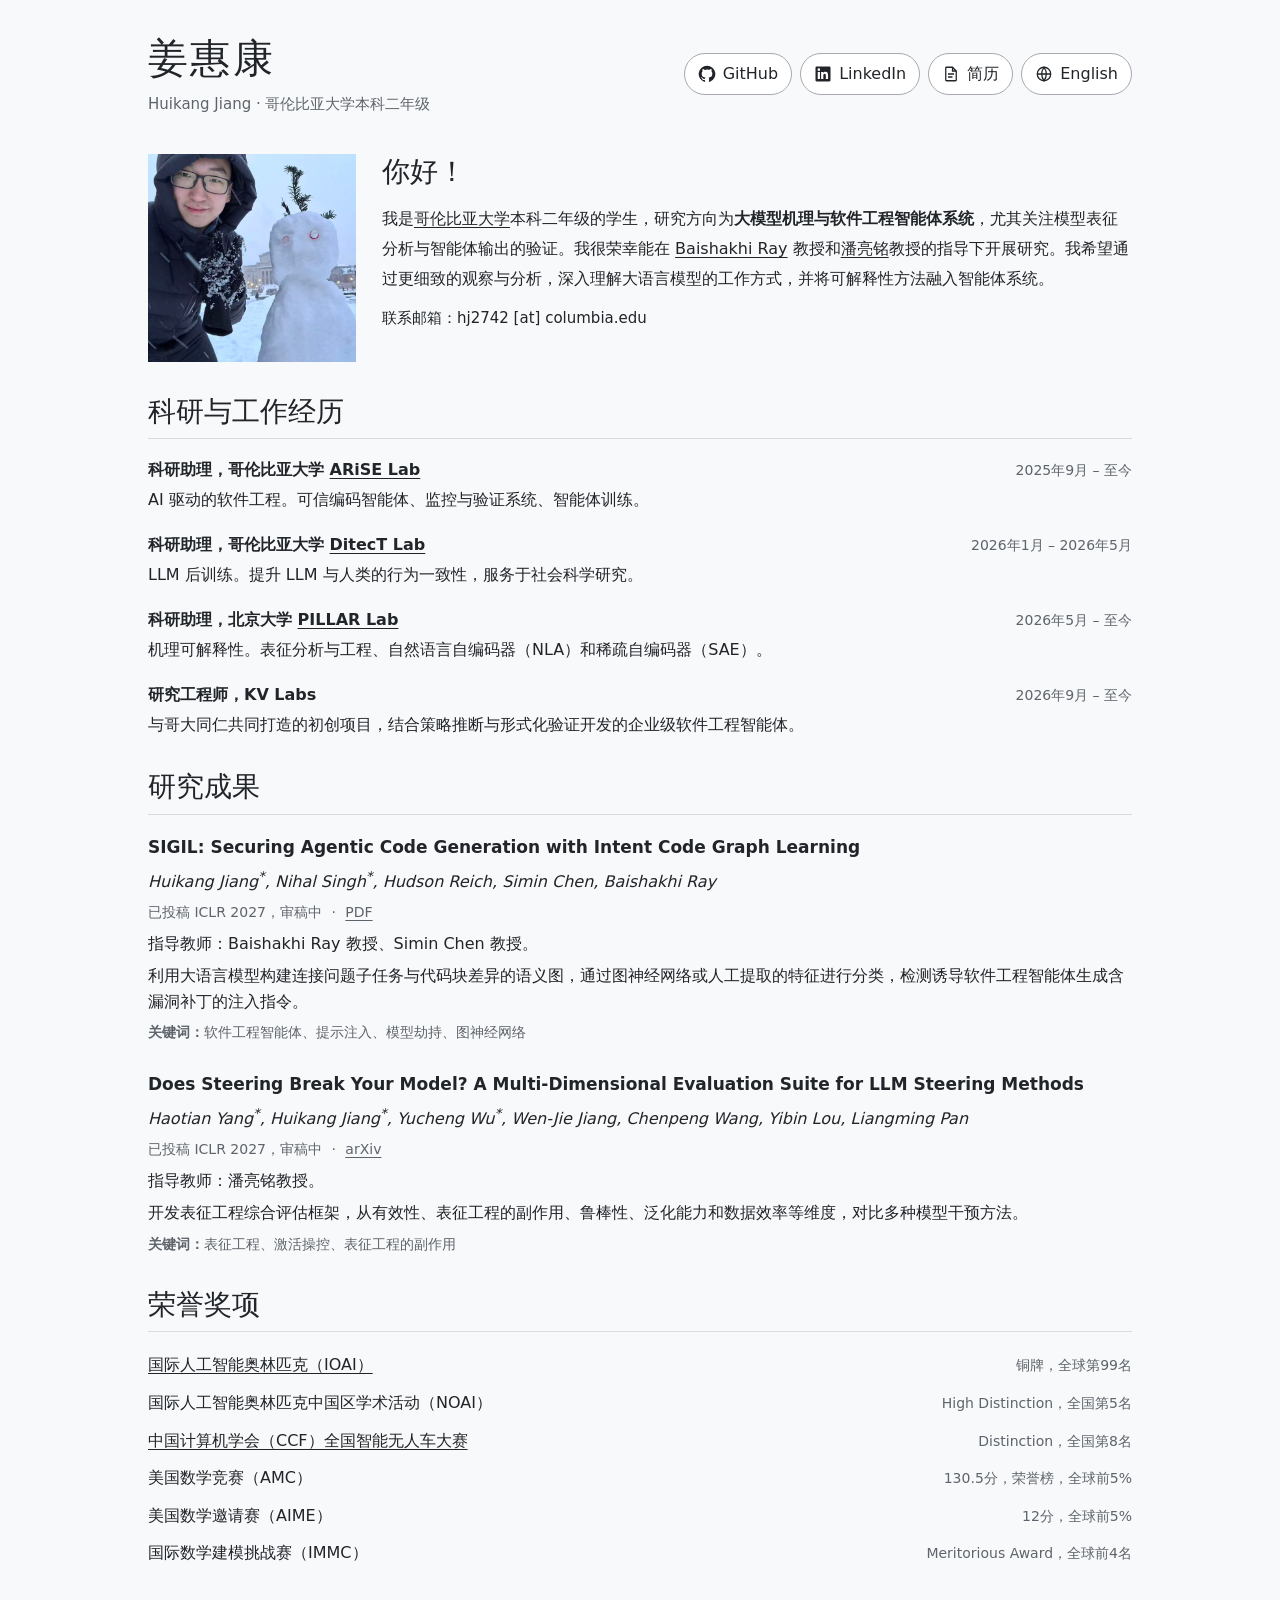
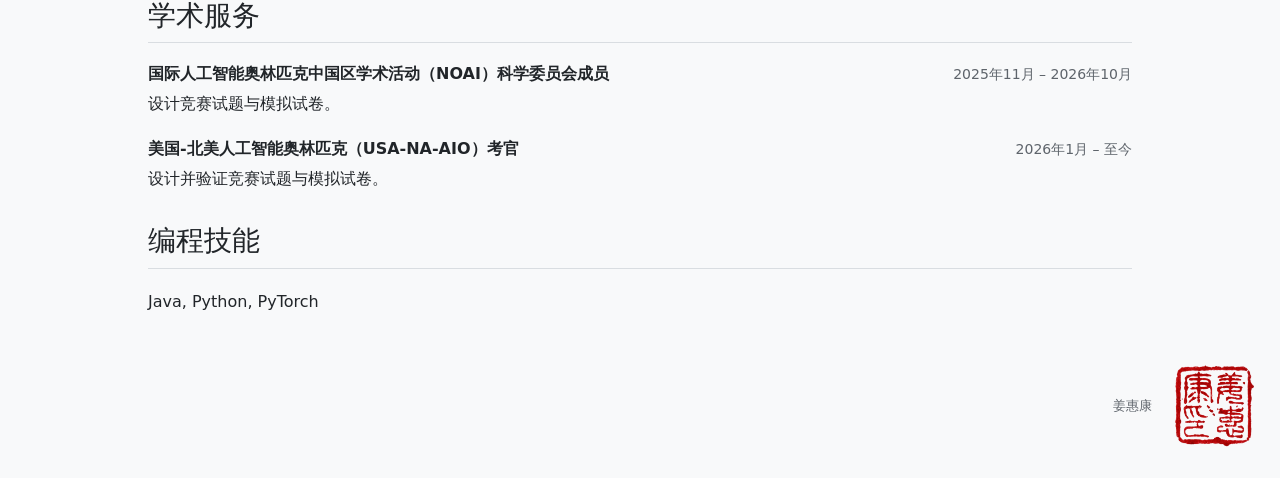
==== zh/index.html @ a09965b4 "Remove contribution explanations and refresh CV downloads" ====
<!doctype html>
<html lang="zh-Hans">
  <head>
    <meta charset="utf-8">
    <meta name="viewport" content="width=device-width, initial-scale=1">
    <meta name="color-scheme" content="light dark">
    <meta name="description" content="姜惠康，哥伦比亚大学本科二年级学生，研究方向为大模型机理与软件工程智能体系统，尤其关注模型表征分析与智能体输出的验证。">
    <meta name="author" content="姜惠康">
    <meta property="og:title" content="姜惠康 | 哥伦比亚大学">
    <meta property="og:description" content="研究方向：机理可解释性、表征分析与可信软件工程智能体。">
    <meta property="og:type" content="website">
    <meta property="og:url" content="https://huikangjiang06.github.io/zh/">
    <meta property="og:locale" content="zh_CN">
    <link rel="canonical" href="https://huikangjiang06.github.io/zh/">
    <link rel="alternate" hreflang="en" href="https://huikangjiang06.github.io/">
    <link rel="alternate" hreflang="zh-Hans" href="https://huikangjiang06.github.io/zh/">
    <link rel="alternate" hreflang="x-default" href="https://huikangjiang06.github.io/">
    <link rel="stylesheet" href="../styles.css?v=26df82d3c0cf">
    <title>姜惠康 | 哥伦比亚大学</title>
  </head>
  <body>
    <a class="skip-link" href="#main">跳转到正文</a>
    <div class="container">
      <header class="site-header">
        <div class="identity">
          <h1>姜惠康</h1>
          <p><span lang="en">Huikang Jiang</span> · 哥伦比亚大学本科二年级</p>
        </div>
        <nav class="contact-links" aria-label="联系方式、简历与语言">
          <a class="button" href="https://github.com/huikangjiang06">
            <svg viewBox="0 0 24 24" fill="currentColor" aria-hidden="true"><path d="M12 .9a11.1 11.1 0 0 0-3.51 21.63c.56.1.76-.24.76-.54v-2.15c-3.09.67-3.74-1.31-3.74-1.31-.51-1.28-1.24-1.62-1.24-1.62-1.01-.69.08-.68.08-.68 1.12.08 1.71 1.15 1.71 1.15.99 1.7 2.6 1.21 3.23.92.1-.72.39-1.21.71-1.49-2.47-.28-5.07-1.24-5.07-5.49 0-1.21.43-2.2 1.14-2.98-.11-.28-.49-1.41.11-2.94 0 0 .93-.3 3.05 1.14A10.6 10.6 0 0 1 12 6.16c.95 0 1.9.13 2.79.38 2.12-1.44 3.05-1.14 3.05-1.14.6 1.53.22 2.66.11 2.94.71.78 1.14 1.77 1.14 2.98 0 4.26-2.6 5.2-5.08 5.48.4.35.75 1.02.75 2.06V22c0 .3.2.65.77.54A11.1 11.1 0 0 0 12 .9Z"/></svg>
            GitHub
          </a>
          <a class="button" href="https://www.linkedin.com/in/huikang-jiang/">
            <svg viewBox="0 0 24 24" fill="currentColor" aria-hidden="true"><path d="M20.45 2H3.55C2.69 2 2 2.68 2 3.52v16.96c0 .84.69 1.52 1.55 1.52h16.9c.86 0 1.55-.68 1.55-1.52V3.52c0-.84-.69-1.52-1.55-1.52ZM7.93 18.75H4.96V9.2h2.97v9.55ZM6.45 7.9a1.72 1.72 0 1 1 0-3.44 1.72 1.72 0 0 1 0 3.44Zm12.3 10.85h-2.96V14.1c0-1.11-.02-2.54-1.55-2.54-1.55 0-1.79 1.21-1.79 2.46v4.73H9.49V9.2h2.84v1.3h.04c.4-.75 1.36-1.54 2.8-1.54 3 0 3.56 1.98 3.56 4.55v5.24Z"/></svg>
            LinkedIn
          </a>
          <a class="button" href="../assets/huikang-jiang-cv-bilingual.pdf?v=5440f8d15b8f" aria-label="中英双语简历，PDF">
            <svg viewBox="0 0 24 24" fill="none" stroke="currentColor" stroke-width="1.7" aria-hidden="true"><path d="M14 3H6a1 1 0 0 0-1 1v16a1 1 0 0 0 1 1h12a1 1 0 0 0 1-1V8Z"/><path d="M14 3v5h5M8 12h8M8 16h6"/></svg>
            简历
          </a>
          <a class="button language-switch" href="../" lang="en" hreflang="en" aria-label="Switch to English">
            <svg viewBox="0 0 24 24" fill="none" stroke="currentColor" stroke-width="1.7" aria-hidden="true"><circle cx="12" cy="12" r="9"/><path d="M3 12h18M12 3a16 16 0 0 1 0 18 16 16 0 0 1 0-18Z"/></svg>
            English
          </a>
        </nav>
      </header>

      <main id="main">
        <section class="introduction" aria-labelledby="hello">
          <img class="profile-photo" src="../assets/profile.jpg" alt="姜惠康" width="208" height="208">
          <div>
            <h2 id="hello">你好！</h2>
            <p>我是<a href="https://www.columbia.edu/">哥伦比亚大学</a>本科二年级的学生，研究方向为<strong>大模型机理与软件工程智能体系统</strong>，尤其关注模型表征分析与智能体输出的验证。我很荣幸能在 <a href="https://www.rayb.info/" lang="en">Baishakhi Ray</a> 教授和<a href="https://liangmingpan.bio/">潘亮铭</a>教授的指导下开展研究。我希望通过更细致的观察与分析，深入理解大语言模型的工作方式，并将可解释性方法融入智能体系统。</p>
            <p class="intro-contact" id="contact">联系邮箱：<span lang="en">hj2742 [at] columbia.edu</span></p>
          </div>
        </section>

        <section aria-labelledby="experience">
          <h2 id="experience">科研与工作经历</h2>
          <article class="entry">
            <div class="entry-heading">
              <h3>科研助理，哥伦比亚大学 <a href="https://www.rayb.info/ariselab">ARiSE Lab</a></h3>
              <p class="date">2025年9月 – 至今</p>
            </div>
            <p>AI 驱动的软件工程。可信编码智能体、监控与验证系统、智能体训练。</p>
          </article>
          <article class="entry">
            <div class="entry-heading">
              <h3>科研助理，哥伦比亚大学 <a href="https://sharondi-columbia.wixsite.com/ditectlab/home-1">DitecT Lab</a></h3>
              <p class="date">2026年1月 – 2026年5月</p>
            </div>
            <p>LLM 后训练。提升 LLM 与人类的行为一致性，服务于社会科学研究。</p>
          </article>
          <article class="entry">
            <div class="entry-heading">
              <h3>科研助理，北京大学 <a href="https://github.com/PKU-PILLAR-Group">PILLAR Lab</a></h3>
              <p class="date">2026年5月 – 至今</p>
            </div>
            <p>机理可解释性。表征分析与工程、自然语言自编码器（NLA）和稀疏自编码器（SAE）。</p>
          </article>
          <article class="entry">
            <div class="entry-heading">
              <h3>研究工程师，KV Labs</h3>
              <p class="date">2026年9月 – 至今</p>
            </div>
            <p>与哥大同仁共同打造的初创项目，结合策略推断与形式化验证开发的企业级软件工程智能体。</p>
          </article>
        </section>

        <section aria-labelledby="research">
          <h2 id="research">研究成果</h2>
          <article class="entry publication">
            <h3 lang="en">SIGIL: Securing Agentic Code Generation with Intent Code Graph Learning</h3>
            <p class="publication-authors" lang="en"><i>Huikang Jiang<sup>*</sup>, Nihal Singh<sup>*</sup>, Hudson Reich, Simin Chen, Baishakhi Ray</i></p>
            <p class="publication-status">已投稿 ICLR 2027，审稿中 <span aria-hidden="true">·</span> <a href="https://drive.google.com/file/d/1ndYui9DYmAz5rtrlXBPM-SLdvZOrEhYa/view?usp=sharing" aria-label="阅读 SIGIL 论文，PDF">PDF</a></p>
            <p>指导教师：<span lang="en">Baishakhi Ray</span> 教授、<span lang="en">Simin Chen</span> 教授。</p>
            <p>利用大语言模型构建连接问题子任务与代码块差异的语义图，通过图神经网络或人工提取的特征进行分类，检测诱导软件工程智能体生成含漏洞补丁的注入指令。</p>
            <p class="keywords"><span>关键词：</span>软件工程智能体、提示注入、模型劫持、图神经网络</p>
          </article>
          <article class="entry publication">
            <h3 lang="en">Does Steering Break Your Model? A Multi-Dimensional Evaluation Suite for LLM Steering Methods</h3>
            <p class="publication-authors" lang="en"><i>Haotian Yang<sup>*</sup>, Huikang Jiang<sup>*</sup>, Yucheng Wu<sup>*</sup>, Wen-Jie Jiang, Chenpeng Wang, Yibin Lou, Liangming Pan</i></p>
            <p class="publication-status">已投稿 ICLR 2027，审稿中 <span aria-hidden="true">·</span> <a href="https://arxiv.org/abs/2610.07722" aria-label="在 arXiv 阅读 Does Steering Break Your Model 论文">arXiv</a></p>
            <p>指导教师：潘亮铭教授。</p>
            <p>开发表征工程综合评估框架，从有效性、表征工程的副作用、鲁棒性、泛化能力和数据效率等维度，对比多种模型干预方法。</p>
            <p class="keywords"><span>关键词：</span>表征工程、激活操控、表征工程的副作用</p>
          </article>
        </section>

        <section aria-labelledby="awards">
          <h2 id="awards">荣誉奖项</h2>
          <ul class="awards-list">
            <li><span><a href="https://ioai-official.org/">国际人工智能奥林匹克（IOAI）</a></span><span class="award-result">铜牌，全球第99名</span></li>
            <li><span>国际人工智能奥林匹克中国区学术活动（NOAI）</span><span class="award-result"><span lang="en">High Distinction</span>，全国第5名</span></li>
            <li><span><a href="https://www.ccf.org.cn/Chapters/TC/News_/2023-07-20/810465.shtml">中国计算机学会（CCF）全国智能无人车大赛</a></span><span class="award-result"><span lang="en">Distinction</span>，全国第8名</span></li>
            <li><span>美国数学竞赛（AMC）</span><span class="award-result">130.5分，荣誉榜，全球前5%</span></li>
            <li><span>美国数学邀请赛（AIME）</span><span class="award-result">12分，全球前5%</span></li>
            <li><span>国际数学建模挑战赛（IMMC）</span><span class="award-result"><span lang="en">Meritorious Award</span>，全球前4名</span></li>
          </ul>
        </section>

        <section aria-labelledby="service">
          <h2 id="service">学术服务</h2>
          <article class="entry">
            <div class="entry-heading service-heading">
              <h3>国际人工智能奥林匹克中国区学术活动（NOAI）科学委员会成员</h3>
              <p class="date">2025年11月 – 2026年10月</p>
            </div>
            <p>设计竞赛试题与模拟试卷。</p>
          </article>
          <article class="entry">
            <div class="entry-heading">
              <h3>美国-北美人工智能奥林匹克（USA-NA-AIO）考官</h3>
              <p class="date">2026年1月 – 至今</p>
            </div>
            <p>设计并验证竞赛试题与模拟试卷。</p>
          </article>
        </section>

        <section aria-labelledby="skills">
          <h2 id="skills">编程技能</h2>
          <p>Java, Python, PyTorch</p>
        </section>
      </main>

    </div>
    <footer id="signature">
      <p>姜惠康</p>
      <img class="personal-seal" src="../assets/personal-seal.png" alt="姜惠康的个人印章" width="88" height="88" loading="lazy">
    </footer>
  </body>
</html>
---- styles.css ----
:root {
  color-scheme: light dark;
  --background: #f8f9fa;
  --text: #212529;
  --muted: #5e646b;
  --border: #d9dde1;
  --button-background: #ffffff;
  --button-border: #a6aaae;
  --photo-background: #eef0f2;
}

* { box-sizing: border-box; }

html { -webkit-text-size-adjust: 100%; text-size-adjust: 100%; }

body {
  margin: 0;
  background: var(--background);
  color: var(--text);
  font-family: system-ui, -apple-system, "Segoe UI", Roboto, "Helvetica Neue", Arial, sans-serif;
  font-size: 16px;
  line-height: 1.6;
}

.container {
  width: 100%;
  max-width: 1024px;
  margin: 0 auto;
  padding: 0 20px;
}

a { color: inherit; text-decoration: underline; text-underline-offset: 3px; }
a:focus-visible { outline: 2px solid currentColor; outline-offset: 4px; border-radius: 2px; }
p { margin: 0 0 12px; }
h1, h2, h3 { margin: 0; line-height: 1.3; }
h1, h2 { font-weight: 300; }
h1 { font-size: 40px; letter-spacing: -0.8px; }
h2 { font-size: 28px; }
h3 { font-size: 16px; font-weight: 600; }

html[lang="zh-Hans"] body {
  font-family: system-ui, -apple-system, "Segoe UI", "PingFang SC", "Hiragino Sans GB", "Microsoft YaHei", "Noto Sans CJK SC", sans-serif;
}
html[lang="zh-Hans"] h1 { letter-spacing: 0.06em; }
html[lang="zh-Hans"] .introduction p { line-height: 1.85; }

.skip-link {
  position: absolute;
  left: 16px;
  top: -80px;
  padding: 10px 16px;
  background: var(--button-background);
  z-index: 1;
}
.skip-link:focus { top: 10px; }

.site-header {
  display: flex;
  align-items: center;
  justify-content: space-between;
  flex-wrap: wrap;
  gap: 20px;
  margin: 32px 0 38px;
}
.identity p { margin: 8px 0 0; color: var(--muted); font-size: 15px; }
.contact-links { display: flex; flex-wrap: wrap; gap: 8px; }
.button {
  display: inline-flex;
  align-items: center;
  justify-content: center;
  gap: 7px;
  min-height: 42px;
  padding: 6px 13px;
  border: 1px solid var(--button-border);
  border-radius: 24px;
  background: var(--button-background);
  color: var(--text);
  line-height: 1.5;
  text-decoration: none;
}
.button:hover { background: var(--text); color: var(--background); text-decoration: none; }
.button svg { flex: 0 0 18px; width: 18px; height: 18px; }

.introduction {
  display: grid;
  grid-template-columns: 208px minmax(0, 1fr);
  align-items: start;
  gap: 26px;
  margin-bottom: 30px;
}
.profile-photo {
  display: block;
  width: 208px;
  height: 208px;
  border-radius: 0;
  background: var(--photo-background);
  object-fit: cover;
}
.introduction h2 { margin: 0 0 14px; padding: 0; border: 0; }
.intro-contact { font-size: 15px; }

main > section + section { margin-top: 32px; }
section > h2 {
  margin-bottom: 20px;
  padding-bottom: 8px;
  border-bottom: 1px solid var(--border);
  scroll-margin-top: 24px;
}
.entry { margin-bottom: 22px; }
.entry:last-child { margin-bottom: 0; }
.entry p:last-child { margin-bottom: 0; }
.entry-heading {
  display: flex;
  align-items: baseline;
  justify-content: space-between;
  flex-wrap: wrap;
  gap: 3px 20px;
  margin-bottom: 5px;
}
.date {
  margin: 0;
  color: var(--muted);
  font-size: 14px;
  white-space: nowrap;
}
.entry-heading h3 { flex: 1 1 480px; }
.publication { margin-bottom: 28px; }
.publication h3 { font-size: 17px; line-height: 1.5; margin-bottom: 5px; }
.publication p { margin-bottom: 7px; }
.publication-status { color: var(--muted); font-size: 14px; }
.publication-status span { margin: 0 5px; }
.keywords { color: var(--muted); font-size: 14px; }
.keywords span { font-weight: 600; }
.awards-list { list-style: none; margin: 0; padding: 0; }
.awards-list li {
  display: flex;
  justify-content: space-between;
  align-items: baseline;
  gap: 4px 20px;
  margin-bottom: 12px;
}
.award-result { color: var(--muted); font-size: 14px; text-align: right; flex-shrink: 0; }

footer {
  display: flex;
  justify-content: flex-end;
  align-items: center;
  gap: 16px;
  margin: 48px 0 28px;
  padding: 0 24px;
  text-align: right;
  color: var(--muted);
  font-size: 13px;
}
footer p { margin: 0; }
footer span { margin: 0 5px; }
.personal-seal {
  flex: 0 0 auto;
  display: block;
  width: 88px;
  height: 88px;
  object-fit: contain;
  transform: rotate(-90deg);
}

@media (max-width: 800px) {
  .site-header { align-items: flex-start; }
  .entry-heading { display: block; }
  .date { margin-top: 4px; }
  .awards-list li { display: block; margin-bottom: 15px; }
  .award-result { display: block; text-align: left; margin-top: 2px; }
}

@media (max-width: 560px) {
  .container { padding: 0 20px; }
  .site-header { margin: 26px 0 30px; gap: 20px; }
  h1 { font-size: 36px; }
  h2 { font-size: 26px; }
  .identity p { font-size: 14px; }
  .contact-links { width: 100%; gap: 7px; }
  .language-switch { margin-left: auto; }
  .button { min-height: 44px; padding: 6px 8px; gap: 5px; font-size: 14px; }
  .button svg { flex-basis: 16px; width: 16px; height: 16px; }
  .introduction { display: block; }
  .profile-photo { float: left; width: 120px; height: 120px; margin: 3px 18px 10px 0; }
  .introduction::after { content: ""; display: block; clear: both; }
  .introduction h2 { margin-bottom: 12px; }
  .intro-contact { clear: both; padding-top: 2px; overflow-wrap: anywhere; }
  main > section + section { margin-top: 28px; }
  section > h2 { margin-bottom: 18px; }
  .publication h3 { font-size: 16px; }
  footer { margin-top: 36px; padding: 0 20px; }
  .personal-seal { width: 64px; height: 64px; }
}

@media (prefers-color-scheme: dark) {
  :root {
    --background: #1b1e1f;
    --text: #dedbd6;
    --muted: #b2b2b0;
    --border: #414547;
    --button-background: #242729;
    --button-border: #74797c;
    --photo-background: #272b2d;
  }
}

@media print {
  :root { color-scheme: light; --background: #fff; --text: #000; --muted: #444; --border: #ccc; }
  body { font-size: 11pt; }
  .container { max-width: none; padding: 0; }
  .site-header { margin-top: 0; }
  .contact-links, .profile-photo, .skip-link, footer { display: none; }
  .introduction { display: block; }
  .entry, .awards-list li { break-inside: avoid; }
  h2, h3 { break-after: avoid; }
}
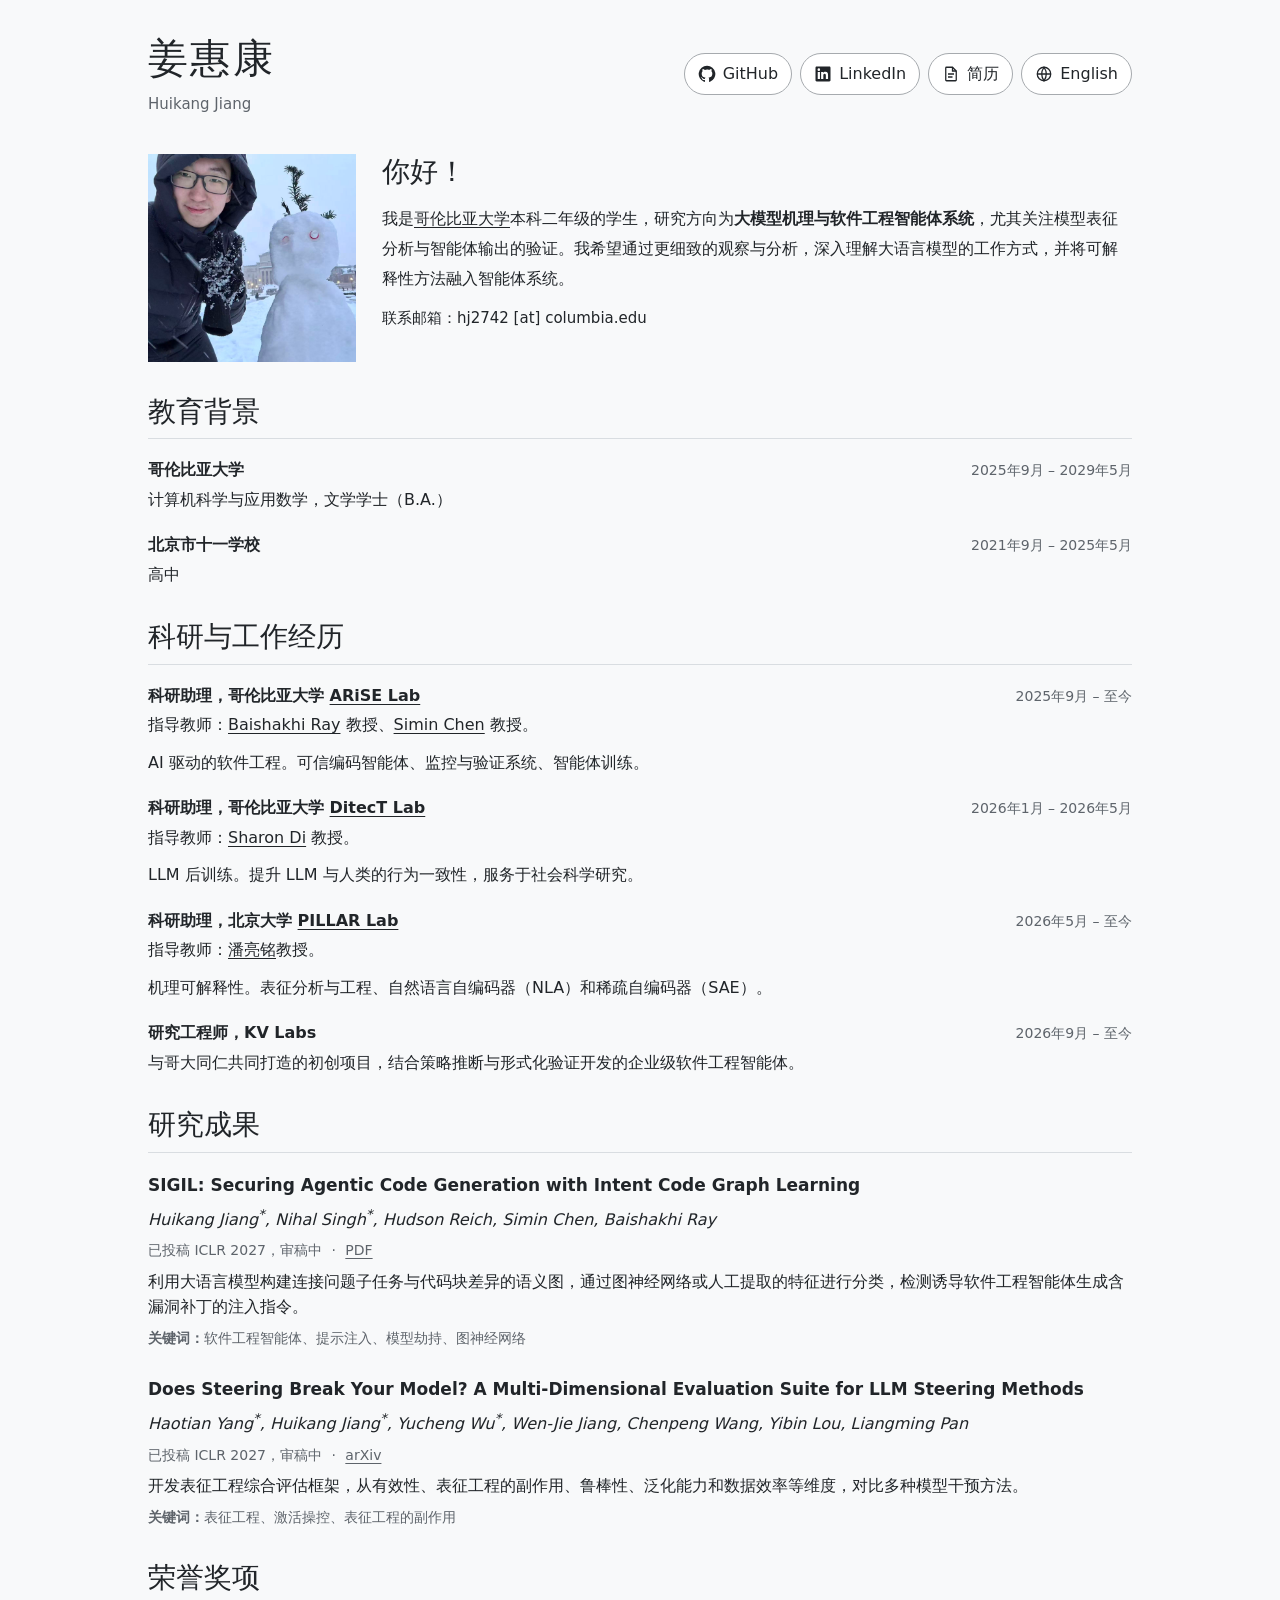
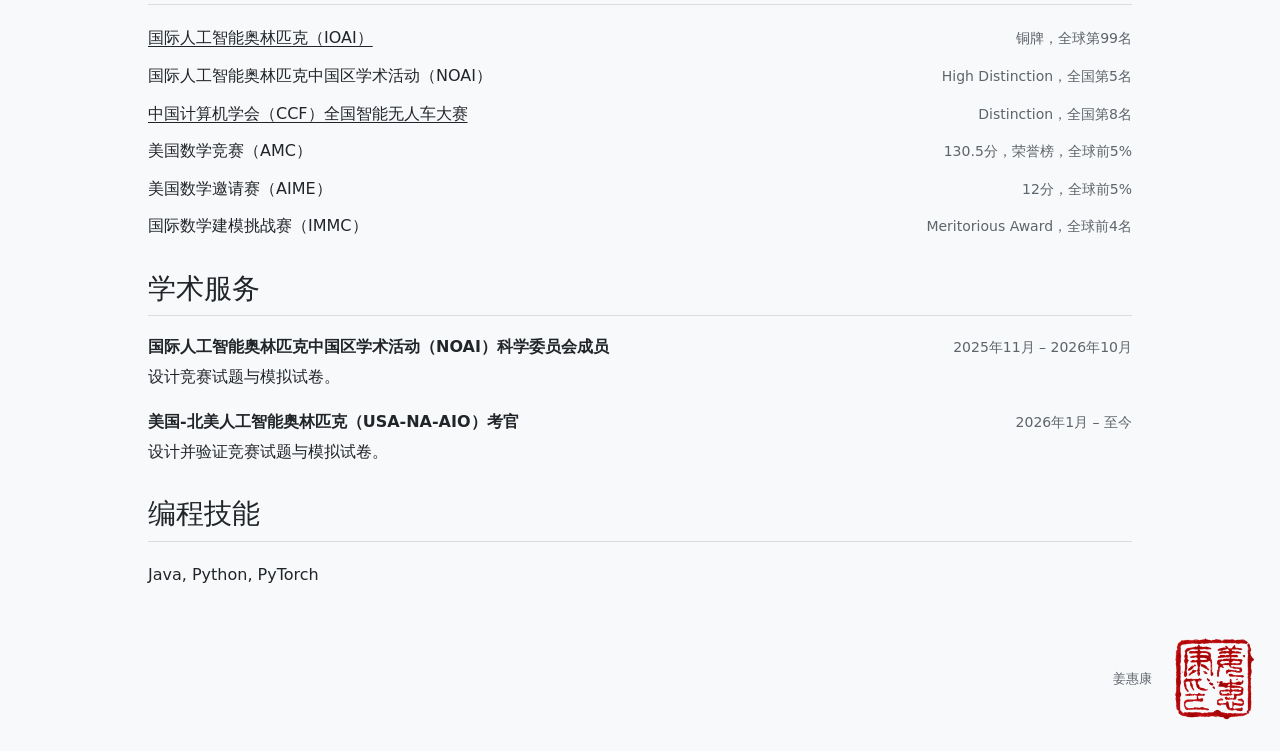
==== commit 009b6ebb: "Add education and linked lab advisors in both languages" ====
--- a/zh/index.html
+++ b/zh/index.html
@@ -24,7 +24,7 @@
       <header class="site-header">
         <div class="identity">
           <h1>姜惠康</h1>
-          <p><span lang="en">Huikang Jiang</span> · 哥伦比亚大学本科二年级</p>
+          <p><span lang="en">Huikang Jiang</span></p>
         </div>
         <nav class="contact-links" aria-label="联系方式、简历与语言">
           <a class="button" href="https://github.com/huikangjiang06">
@@ -35,7 +35,7 @@
             <svg viewBox="0 0 24 24" fill="currentColor" aria-hidden="true"><path d="M20.45 2H3.55C2.69 2 2 2.68 2 3.52v16.96c0 .84.69 1.52 1.55 1.52h16.9c.86 0 1.55-.68 1.55-1.52V3.52c0-.84-.69-1.52-1.55-1.52ZM7.93 18.75H4.96V9.2h2.97v9.55ZM6.45 7.9a1.72 1.72 0 1 1 0-3.44 1.72 1.72 0 0 1 0 3.44Zm12.3 10.85h-2.96V14.1c0-1.11-.02-2.54-1.55-2.54-1.55 0-1.79 1.21-1.79 2.46v4.73H9.49V9.2h2.84v1.3h.04c.4-.75 1.36-1.54 2.8-1.54 3 0 3.56 1.98 3.56 4.55v5.24Z"/></svg>
             LinkedIn
           </a>
-          <a class="button" href="../assets/huikang-jiang-cv-bilingual.pdf?v=5440f8d15b8f" aria-label="中英双语简历，PDF">
+          <a class="button" href="../assets/huikang-jiang-cv-bilingual.pdf?v=2de27222155d" aria-label="中英双语简历，PDF">
             <svg viewBox="0 0 24 24" fill="none" stroke="currentColor" stroke-width="1.7" aria-hidden="true"><path d="M14 3H6a1 1 0 0 0-1 1v16a1 1 0 0 0 1 1h12a1 1 0 0 0 1-1V8Z"/><path d="M14 3v5h5M8 12h8M8 16h6"/></svg>
             简历
           </a>
@@ -51,9 +51,27 @@
           <img class="profile-photo" src="../assets/profile.jpg" alt="姜惠康" width="208" height="208">
           <div>
             <h2 id="hello">你好！</h2>
-            <p>我是<a href="https://www.columbia.edu/">哥伦比亚大学</a>本科二年级的学生，研究方向为<strong>大模型机理与软件工程智能体系统</strong>，尤其关注模型表征分析与智能体输出的验证。我很荣幸能在 <a href="https://www.rayb.info/" lang="en">Baishakhi Ray</a> 教授和<a href="https://liangmingpan.bio/">潘亮铭</a>教授的指导下开展研究。我希望通过更细致的观察与分析，深入理解大语言模型的工作方式，并将可解释性方法融入智能体系统。</p>
+            <p>我是<a href="https://www.columbia.edu/">哥伦比亚大学</a>本科二年级的学生，研究方向为<strong>大模型机理与软件工程智能体系统</strong>，尤其关注模型表征分析与智能体输出的验证。我希望通过更细致的观察与分析，深入理解大语言模型的工作方式，并将可解释性方法融入智能体系统。</p>
             <p class="intro-contact" id="contact">联系邮箱：<span lang="en">hj2742 [at] columbia.edu</span></p>
           </div>
+        </section>
+
+        <section aria-labelledby="education">
+          <h2 id="education">教育背景</h2>
+          <article class="entry">
+            <div class="entry-heading">
+              <h3>哥伦比亚大学</h3>
+              <p class="date">2025年9月 – 2029年5月</p>
+            </div>
+            <p>计算机科学与应用数学，文学学士（B.A.）</p>
+          </article>
+          <article class="entry">
+            <div class="entry-heading">
+              <h3>北京市十一学校</h3>
+              <p class="date">2021年9月 – 2025年5月</p>
+            </div>
+            <p>高中</p>
+          </article>
         </section>
 
         <section aria-labelledby="experience">
@@ -63,6 +81,7 @@
               <h3>科研助理，哥伦比亚大学 <a href="https://www.rayb.info/ariselab">ARiSE Lab</a></h3>
               <p class="date">2025年9月 – 至今</p>
             </div>
+            <p>指导教师：<a href="https://www.rayb.info/" lang="en">Baishakhi Ray</a> 教授、<a href="https://siminchen.site/" lang="en">Simin Chen</a> 教授。</p>
             <p>AI 驱动的软件工程。可信编码智能体、监控与验证系统、智能体训练。</p>
           </article>
           <article class="entry">
@@ -70,6 +89,7 @@
               <h3>科研助理，哥伦比亚大学 <a href="https://sharondi-columbia.wixsite.com/ditectlab/home-1">DitecT Lab</a></h3>
               <p class="date">2026年1月 – 2026年5月</p>
             </div>
+            <p>指导教师：<a href="https://www.engineering.columbia.edu/faculty-staff/directory/sharon-di" lang="en">Sharon Di</a> 教授。</p>
             <p>LLM 后训练。提升 LLM 与人类的行为一致性，服务于社会科学研究。</p>
           </article>
           <article class="entry">
@@ -77,6 +97,7 @@
               <h3>科研助理，北京大学 <a href="https://github.com/PKU-PILLAR-Group">PILLAR Lab</a></h3>
               <p class="date">2026年5月 – 至今</p>
             </div>
+            <p>指导教师：<a href="https://liangmingpan.bio/">潘亮铭</a>教授。</p>
             <p>机理可解释性。表征分析与工程、自然语言自编码器（NLA）和稀疏自编码器（SAE）。</p>
           </article>
           <article class="entry">
@@ -94,7 +115,6 @@
             <h3 lang="en">SIGIL: Securing Agentic Code Generation with Intent Code Graph Learning</h3>
             <p class="publication-authors" lang="en"><i>Huikang Jiang<sup>*</sup>, Nihal Singh<sup>*</sup>, Hudson Reich, Simin Chen, Baishakhi Ray</i></p>
             <p class="publication-status">已投稿 ICLR 2027，审稿中 <span aria-hidden="true">·</span> <a href="https://drive.google.com/file/d/1ndYui9DYmAz5rtrlXBPM-SLdvZOrEhYa/view?usp=sharing" aria-label="阅读 SIGIL 论文，PDF">PDF</a></p>
-            <p>指导教师：<span lang="en">Baishakhi Ray</span> 教授、<span lang="en">Simin Chen</span> 教授。</p>
             <p>利用大语言模型构建连接问题子任务与代码块差异的语义图，通过图神经网络或人工提取的特征进行分类，检测诱导软件工程智能体生成含漏洞补丁的注入指令。</p>
             <p class="keywords"><span>关键词：</span>软件工程智能体、提示注入、模型劫持、图神经网络</p>
           </article>
@@ -102,7 +122,6 @@
             <h3 lang="en">Does Steering Break Your Model? A Multi-Dimensional Evaluation Suite for LLM Steering Methods</h3>
             <p class="publication-authors" lang="en"><i>Haotian Yang<sup>*</sup>, Huikang Jiang<sup>*</sup>, Yucheng Wu<sup>*</sup>, Wen-Jie Jiang, Chenpeng Wang, Yibin Lou, Liangming Pan</i></p>
             <p class="publication-status">已投稿 ICLR 2027，审稿中 <span aria-hidden="true">·</span> <a href="https://arxiv.org/abs/2610.07722" aria-label="在 arXiv 阅读 Does Steering Break Your Model 论文">arXiv</a></p>
-            <p>指导教师：潘亮铭教授。</p>
             <p>开发表征工程综合评估框架，从有效性、表征工程的副作用、鲁棒性、泛化能力和数据效率等维度，对比多种模型干预方法。</p>
             <p class="keywords"><span>关键词：</span>表征工程、激活操控、表征工程的副作用</p>
           </article>
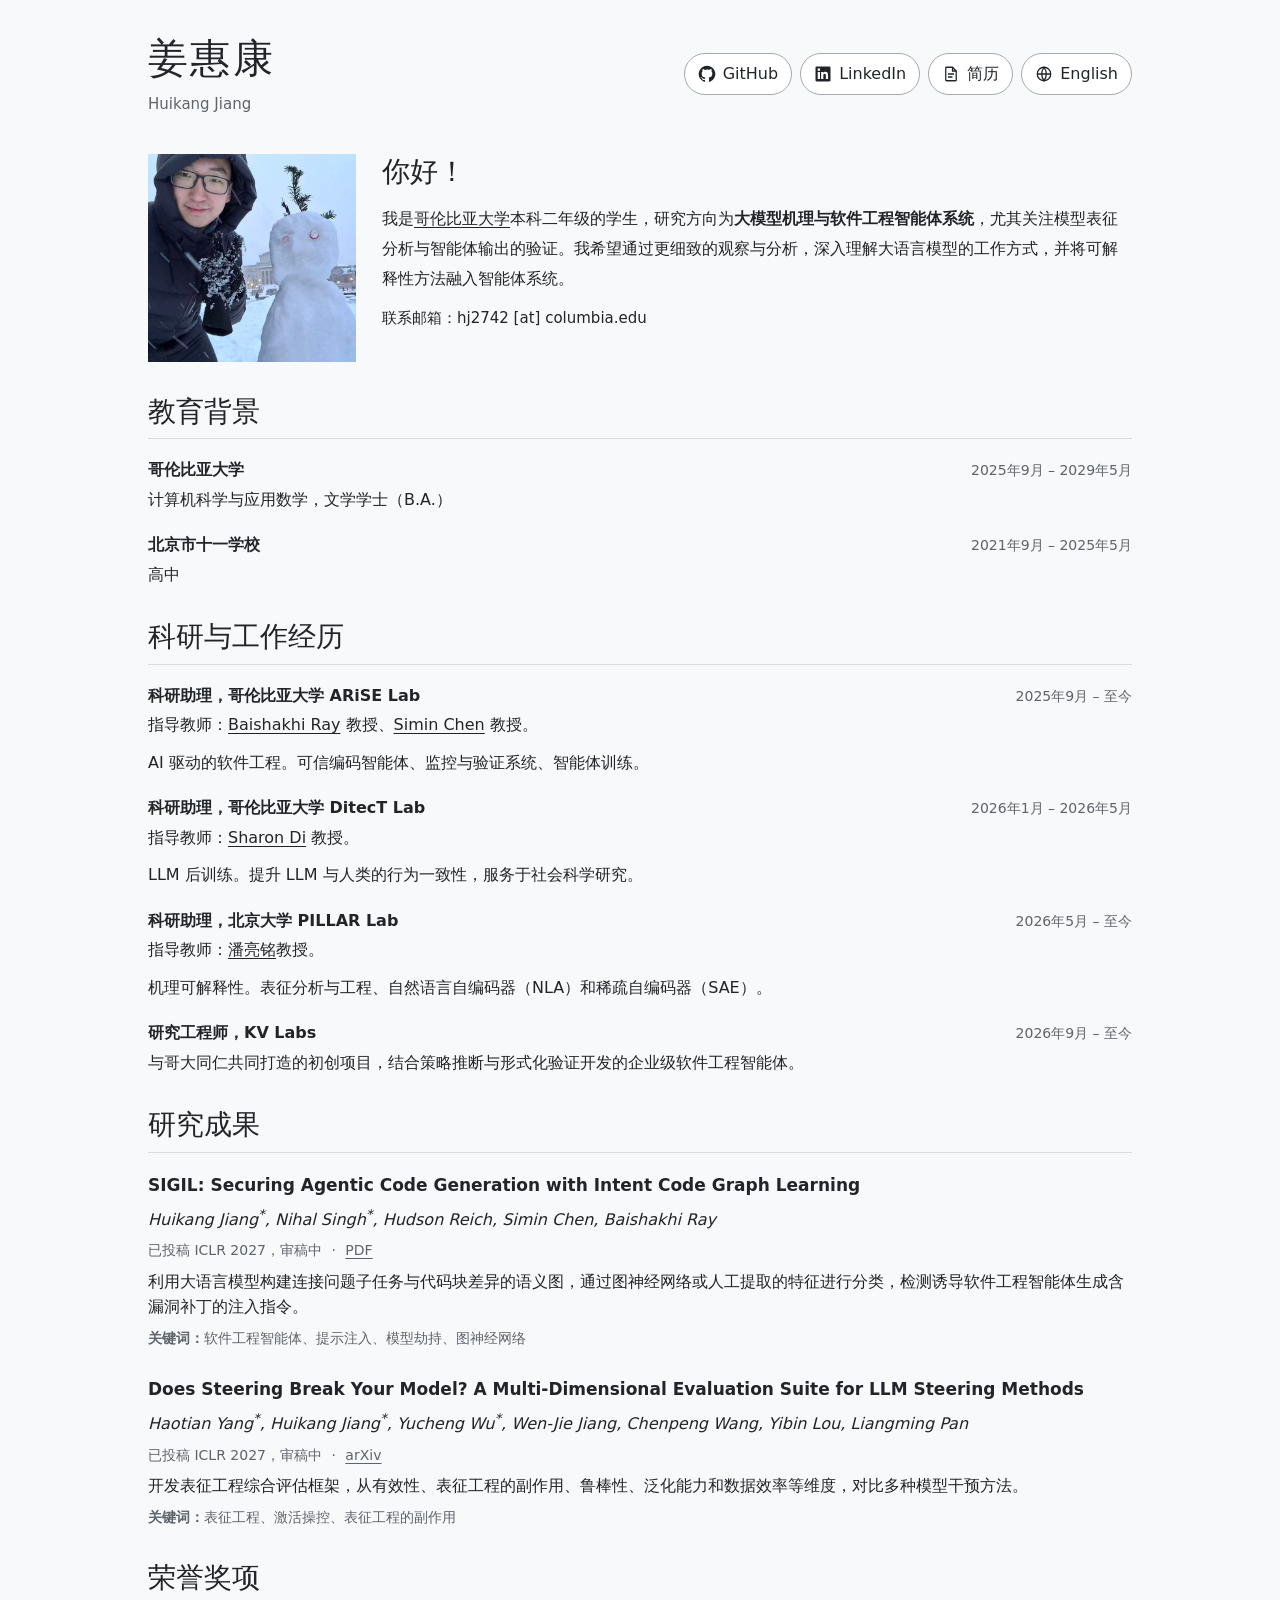
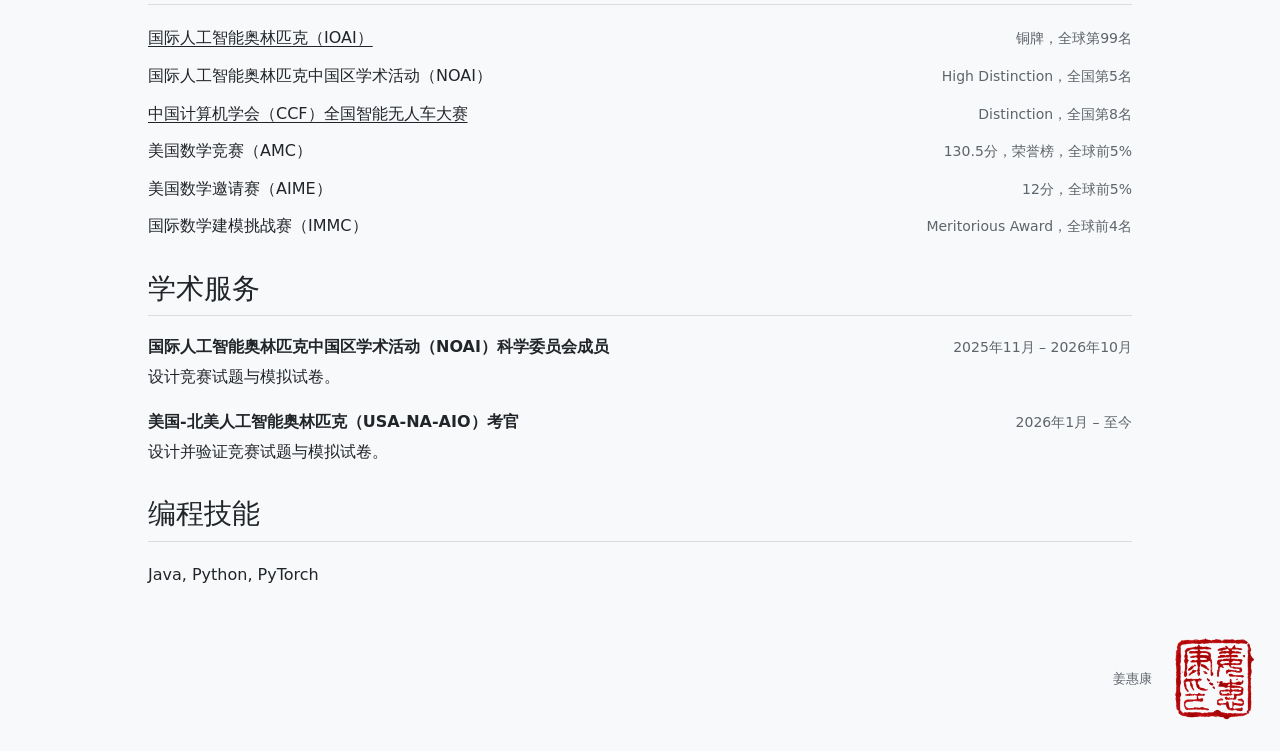
==== commit 057795ad: "Remove lab link underlines and refresh resume downloads" ====
--- a/zh/index.html
+++ b/zh/index.html
@@ -15,7 +15,7 @@
     <link rel="alternate" hreflang="en" href="https://huikangjiang06.github.io/">
     <link rel="alternate" hreflang="zh-Hans" href="https://huikangjiang06.github.io/zh/">
     <link rel="alternate" hreflang="x-default" href="https://huikangjiang06.github.io/">
-    <link rel="stylesheet" href="../styles.css?v=26df82d3c0cf">
+    <link rel="stylesheet" href="../styles.css?v=6076828acd12">
     <title>姜惠康 | 哥伦比亚大学</title>
   </head>
   <body>
@@ -35,7 +35,7 @@
             <svg viewBox="0 0 24 24" fill="currentColor" aria-hidden="true"><path d="M20.45 2H3.55C2.69 2 2 2.68 2 3.52v16.96c0 .84.69 1.52 1.55 1.52h16.9c.86 0 1.55-.68 1.55-1.52V3.52c0-.84-.69-1.52-1.55-1.52ZM7.93 18.75H4.96V9.2h2.97v9.55ZM6.45 7.9a1.72 1.72 0 1 1 0-3.44 1.72 1.72 0 0 1 0 3.44Zm12.3 10.85h-2.96V14.1c0-1.11-.02-2.54-1.55-2.54-1.55 0-1.79 1.21-1.79 2.46v4.73H9.49V9.2h2.84v1.3h.04c.4-.75 1.36-1.54 2.8-1.54 3 0 3.56 1.98 3.56 4.55v5.24Z"/></svg>
             LinkedIn
           </a>
-          <a class="button" href="../assets/huikang-jiang-cv-bilingual.pdf?v=2de27222155d" aria-label="中英双语简历，PDF">
+          <a class="button" href="../assets/huikang-jiang-cv-bilingual.pdf?v=16bf3f5edd93" aria-label="中英双语简历，PDF">
             <svg viewBox="0 0 24 24" fill="none" stroke="currentColor" stroke-width="1.7" aria-hidden="true"><path d="M14 3H6a1 1 0 0 0-1 1v16a1 1 0 0 0 1 1h12a1 1 0 0 0 1-1V8Z"/><path d="M14 3v5h5M8 12h8M8 16h6"/></svg>
             简历
           </a>
@@ -78,7 +78,7 @@
           <h2 id="experience">科研与工作经历</h2>
           <article class="entry">
             <div class="entry-heading">
-              <h3>科研助理，哥伦比亚大学 <a href="https://www.rayb.info/ariselab">ARiSE Lab</a></h3>
+              <h3>科研助理，哥伦比亚大学 <a class="lab-link" href="https://www.rayb.info/ariselab">ARiSE Lab</a></h3>
               <p class="date">2025年9月 – 至今</p>
             </div>
             <p>指导教师：<a href="https://www.rayb.info/" lang="en">Baishakhi Ray</a> 教授、<a href="https://siminchen.site/" lang="en">Simin Chen</a> 教授。</p>
@@ -86,7 +86,7 @@
           </article>
           <article class="entry">
             <div class="entry-heading">
-              <h3>科研助理，哥伦比亚大学 <a href="https://sharondi-columbia.wixsite.com/ditectlab/home-1">DitecT Lab</a></h3>
+              <h3>科研助理，哥伦比亚大学 <a class="lab-link" href="https://sharondi-columbia.wixsite.com/ditectlab/home-1">DitecT Lab</a></h3>
               <p class="date">2026年1月 – 2026年5月</p>
             </div>
             <p>指导教师：<a href="https://www.engineering.columbia.edu/faculty-staff/directory/sharon-di" lang="en">Sharon Di</a> 教授。</p>
@@ -94,7 +94,7 @@
           </article>
           <article class="entry">
             <div class="entry-heading">
-              <h3>科研助理，北京大学 <a href="https://github.com/PKU-PILLAR-Group">PILLAR Lab</a></h3>
+              <h3>科研助理，北京大学 <a class="lab-link" href="https://github.com/PKU-PILLAR-Group">PILLAR Lab</a></h3>
               <p class="date">2026年5月 – 至今</p>
             </div>
             <p>指导教师：<a href="https://liangmingpan.bio/">潘亮铭</a>教授。</p>
--- a/styles.css
+++ b/styles.css
@@ -30,6 +30,7 @@
 }
 
 a { color: inherit; text-decoration: underline; text-underline-offset: 3px; }
+a.lab-link { text-decoration: none; }
 a:focus-visible { outline: 2px solid currentColor; outline-offset: 4px; border-radius: 2px; }
 p { margin: 0 0 12px; }
 h1, h2, h3 { margin: 0; line-height: 1.3; }
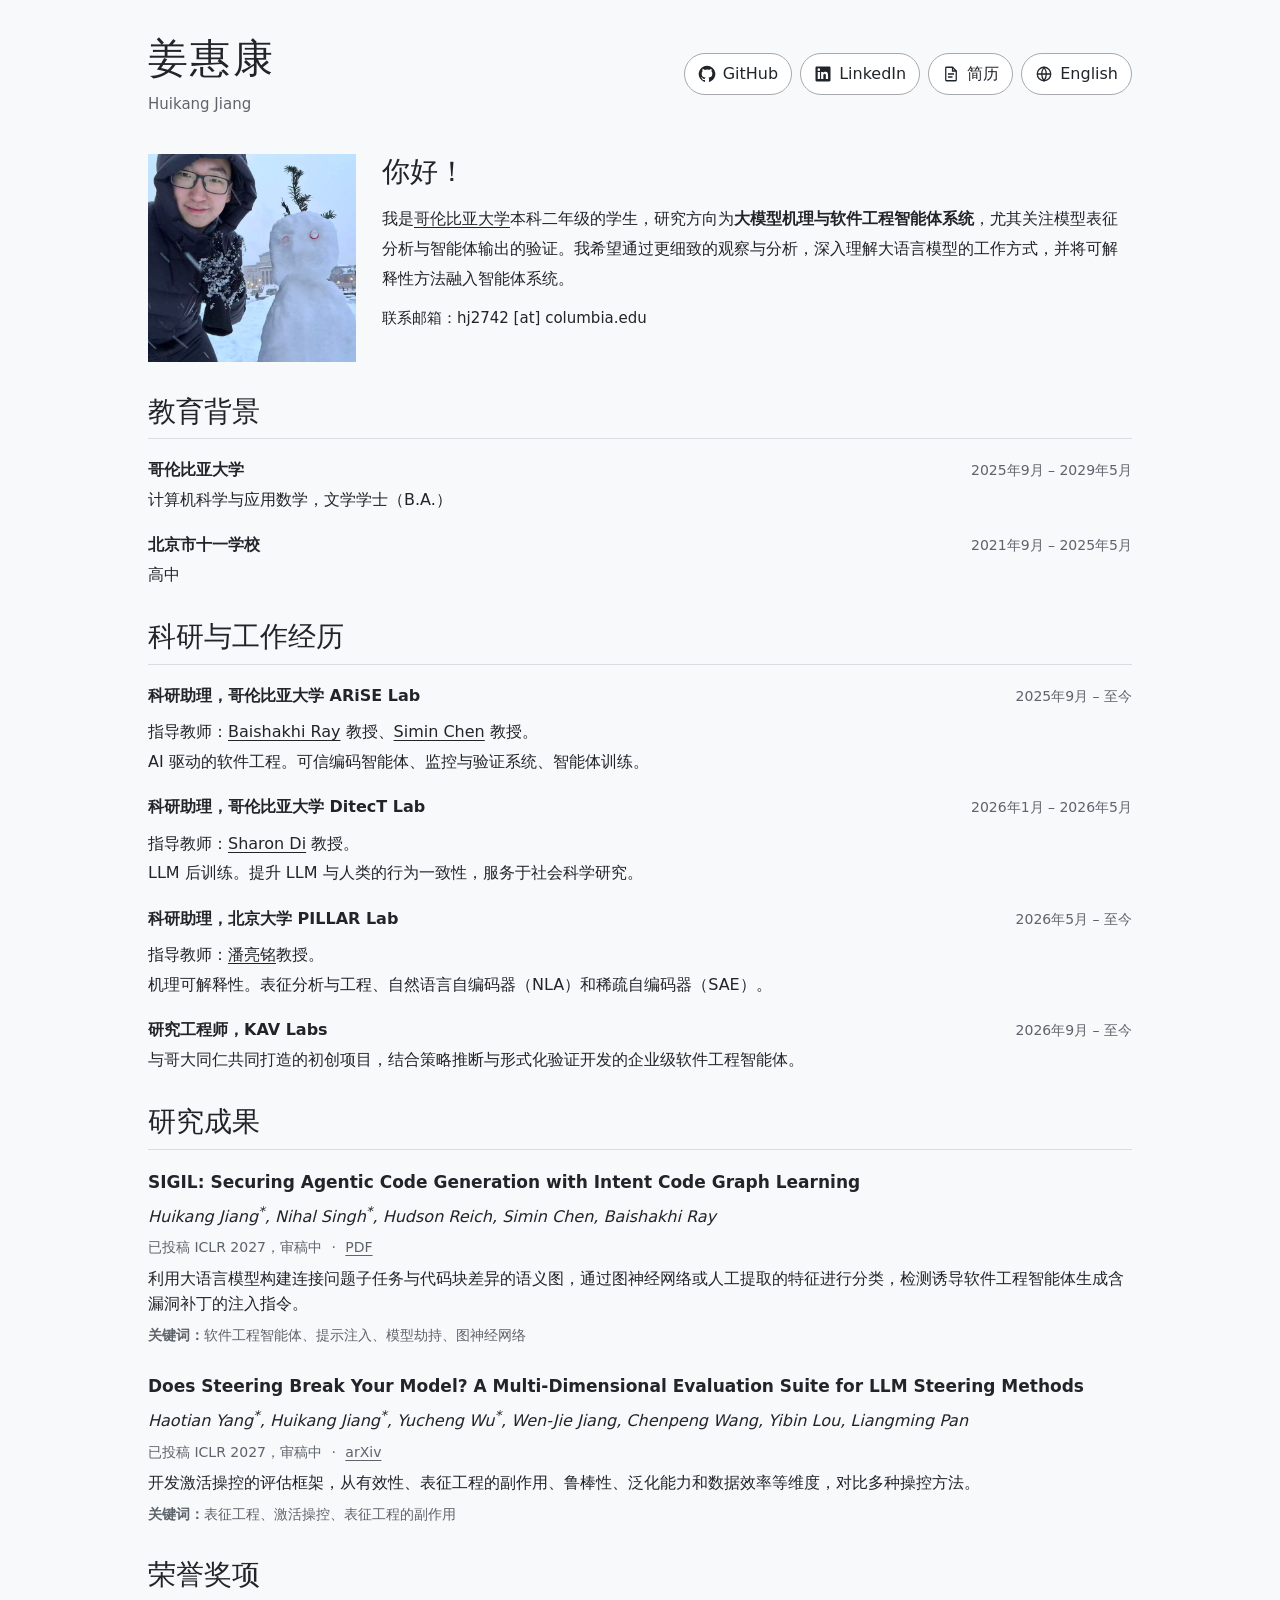
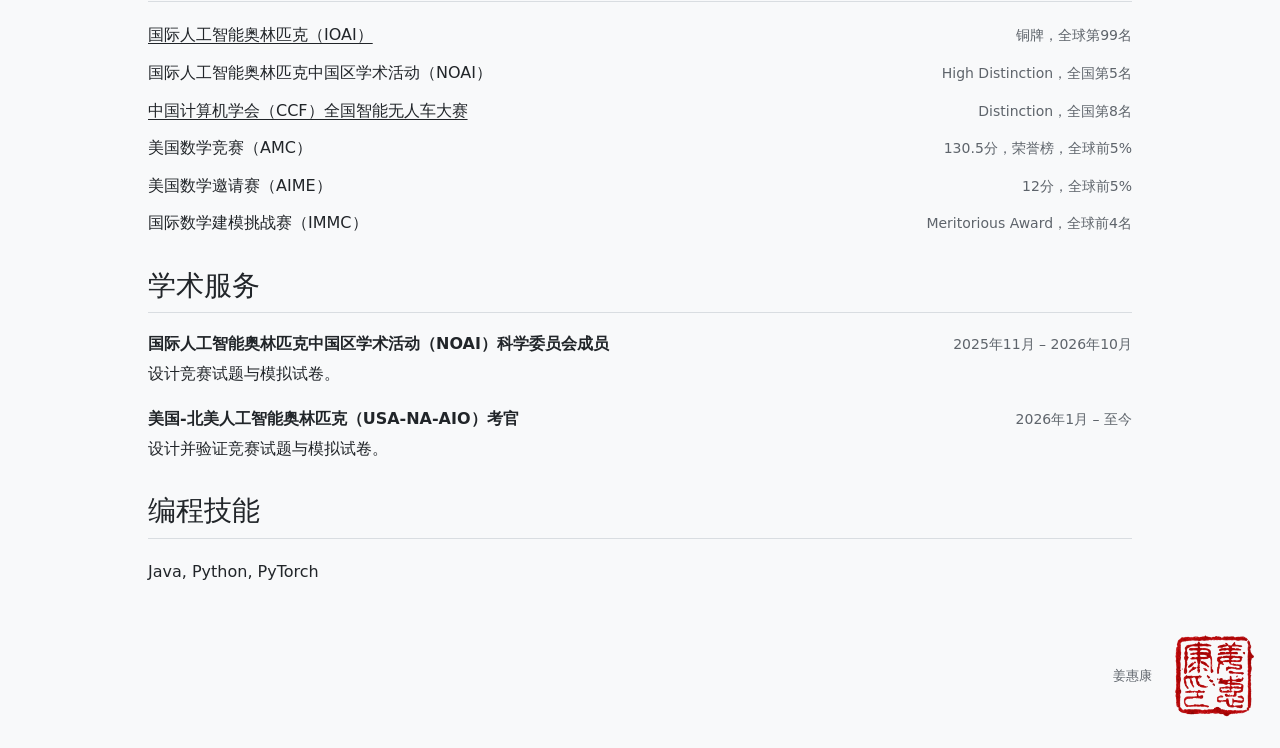
==== commit 80aeb260: "Adjust advisor spacing and update KAV Labs and Chinese research text" ====
--- a/zh/index.html
+++ b/zh/index.html
@@ -15,7 +15,7 @@
     <link rel="alternate" hreflang="en" href="https://huikangjiang06.github.io/">
     <link rel="alternate" hreflang="zh-Hans" href="https://huikangjiang06.github.io/zh/">
     <link rel="alternate" hreflang="x-default" href="https://huikangjiang06.github.io/">
-    <link rel="stylesheet" href="../styles.css?v=6076828acd12">
+    <link rel="stylesheet" href="../styles.css?v=67d8dc1de128">
     <title>姜惠康 | 哥伦比亚大学</title>
   </head>
   <body>
@@ -35,7 +35,7 @@
             <svg viewBox="0 0 24 24" fill="currentColor" aria-hidden="true"><path d="M20.45 2H3.55C2.69 2 2 2.68 2 3.52v16.96c0 .84.69 1.52 1.55 1.52h16.9c.86 0 1.55-.68 1.55-1.52V3.52c0-.84-.69-1.52-1.55-1.52ZM7.93 18.75H4.96V9.2h2.97v9.55ZM6.45 7.9a1.72 1.72 0 1 1 0-3.44 1.72 1.72 0 0 1 0 3.44Zm12.3 10.85h-2.96V14.1c0-1.11-.02-2.54-1.55-2.54-1.55 0-1.79 1.21-1.79 2.46v4.73H9.49V9.2h2.84v1.3h.04c.4-.75 1.36-1.54 2.8-1.54 3 0 3.56 1.98 3.56 4.55v5.24Z"/></svg>
             LinkedIn
           </a>
-          <a class="button" href="../assets/huikang-jiang-cv-bilingual.pdf?v=16bf3f5edd93" aria-label="中英双语简历，PDF">
+          <a class="button" href="../assets/huikang-jiang-cv-bilingual.pdf?v=8a6e9538828e" aria-label="中英双语简历，PDF">
             <svg viewBox="0 0 24 24" fill="none" stroke="currentColor" stroke-width="1.7" aria-hidden="true"><path d="M14 3H6a1 1 0 0 0-1 1v16a1 1 0 0 0 1 1h12a1 1 0 0 0 1-1V8Z"/><path d="M14 3v5h5M8 12h8M8 16h6"/></svg>
             简历
           </a>
@@ -81,7 +81,7 @@
               <h3>科研助理，哥伦比亚大学 <a class="lab-link" href="https://www.rayb.info/ariselab">ARiSE Lab</a></h3>
               <p class="date">2025年9月 – 至今</p>
             </div>
-            <p>指导教师：<a href="https://www.rayb.info/" lang="en">Baishakhi Ray</a> 教授、<a href="https://siminchen.site/" lang="en">Simin Chen</a> 教授。</p>
+            <p class="advisor">指导教师：<a href="https://www.rayb.info/" lang="en">Baishakhi Ray</a> 教授、<a href="https://siminchen.site/" lang="en">Simin Chen</a> 教授。</p>
             <p>AI 驱动的软件工程。可信编码智能体、监控与验证系统、智能体训练。</p>
           </article>
           <article class="entry">
@@ -89,7 +89,7 @@
               <h3>科研助理，哥伦比亚大学 <a class="lab-link" href="https://sharondi-columbia.wixsite.com/ditectlab/home-1">DitecT Lab</a></h3>
               <p class="date">2026年1月 – 2026年5月</p>
             </div>
-            <p>指导教师：<a href="https://www.engineering.columbia.edu/faculty-staff/directory/sharon-di" lang="en">Sharon Di</a> 教授。</p>
+            <p class="advisor">指导教师：<a href="https://www.engineering.columbia.edu/faculty-staff/directory/sharon-di" lang="en">Sharon Di</a> 教授。</p>
             <p>LLM 后训练。提升 LLM 与人类的行为一致性，服务于社会科学研究。</p>
           </article>
           <article class="entry">
@@ -97,12 +97,12 @@
               <h3>科研助理，北京大学 <a class="lab-link" href="https://github.com/PKU-PILLAR-Group">PILLAR Lab</a></h3>
               <p class="date">2026年5月 – 至今</p>
             </div>
-            <p>指导教师：<a href="https://liangmingpan.bio/">潘亮铭</a>教授。</p>
+            <p class="advisor">指导教师：<a href="https://liangmingpan.bio/">潘亮铭</a>教授。</p>
             <p>机理可解释性。表征分析与工程、自然语言自编码器（NLA）和稀疏自编码器（SAE）。</p>
           </article>
           <article class="entry">
             <div class="entry-heading">
-              <h3>研究工程师，KV Labs</h3>
+              <h3>研究工程师，KAV Labs</h3>
               <p class="date">2026年9月 – 至今</p>
             </div>
             <p>与哥大同仁共同打造的初创项目，结合策略推断与形式化验证开发的企业级软件工程智能体。</p>
@@ -122,7 +122,7 @@
             <h3 lang="en">Does Steering Break Your Model? A Multi-Dimensional Evaluation Suite for LLM Steering Methods</h3>
             <p class="publication-authors" lang="en"><i>Haotian Yang<sup>*</sup>, Huikang Jiang<sup>*</sup>, Yucheng Wu<sup>*</sup>, Wen-Jie Jiang, Chenpeng Wang, Yibin Lou, Liangming Pan</i></p>
             <p class="publication-status">已投稿 ICLR 2027，审稿中 <span aria-hidden="true">·</span> <a href="https://arxiv.org/abs/2610.07722" aria-label="在 arXiv 阅读 Does Steering Break Your Model 论文">arXiv</a></p>
-            <p>开发表征工程综合评估框架，从有效性、表征工程的副作用、鲁棒性、泛化能力和数据效率等维度，对比多种模型干预方法。</p>
+            <p>开发激活操控的评估框架，从有效性、表征工程的副作用、鲁棒性、泛化能力和数据效率等维度，对比多种操控方法。</p>
             <p class="keywords"><span>关键词：</span>表征工程、激活操控、表征工程的副作用</p>
           </article>
         </section>
--- a/styles.css
+++ b/styles.css
@@ -125,6 +125,7 @@
   white-space: nowrap;
 }
 .entry-heading h3 { flex: 1 1 480px; }
+.entry .advisor { margin-top: 12px; margin-bottom: 4px; }
 .publication { margin-bottom: 28px; }
 .publication h3 { font-size: 17px; line-height: 1.5; margin-bottom: 5px; }
 .publication p { margin-bottom: 7px; }
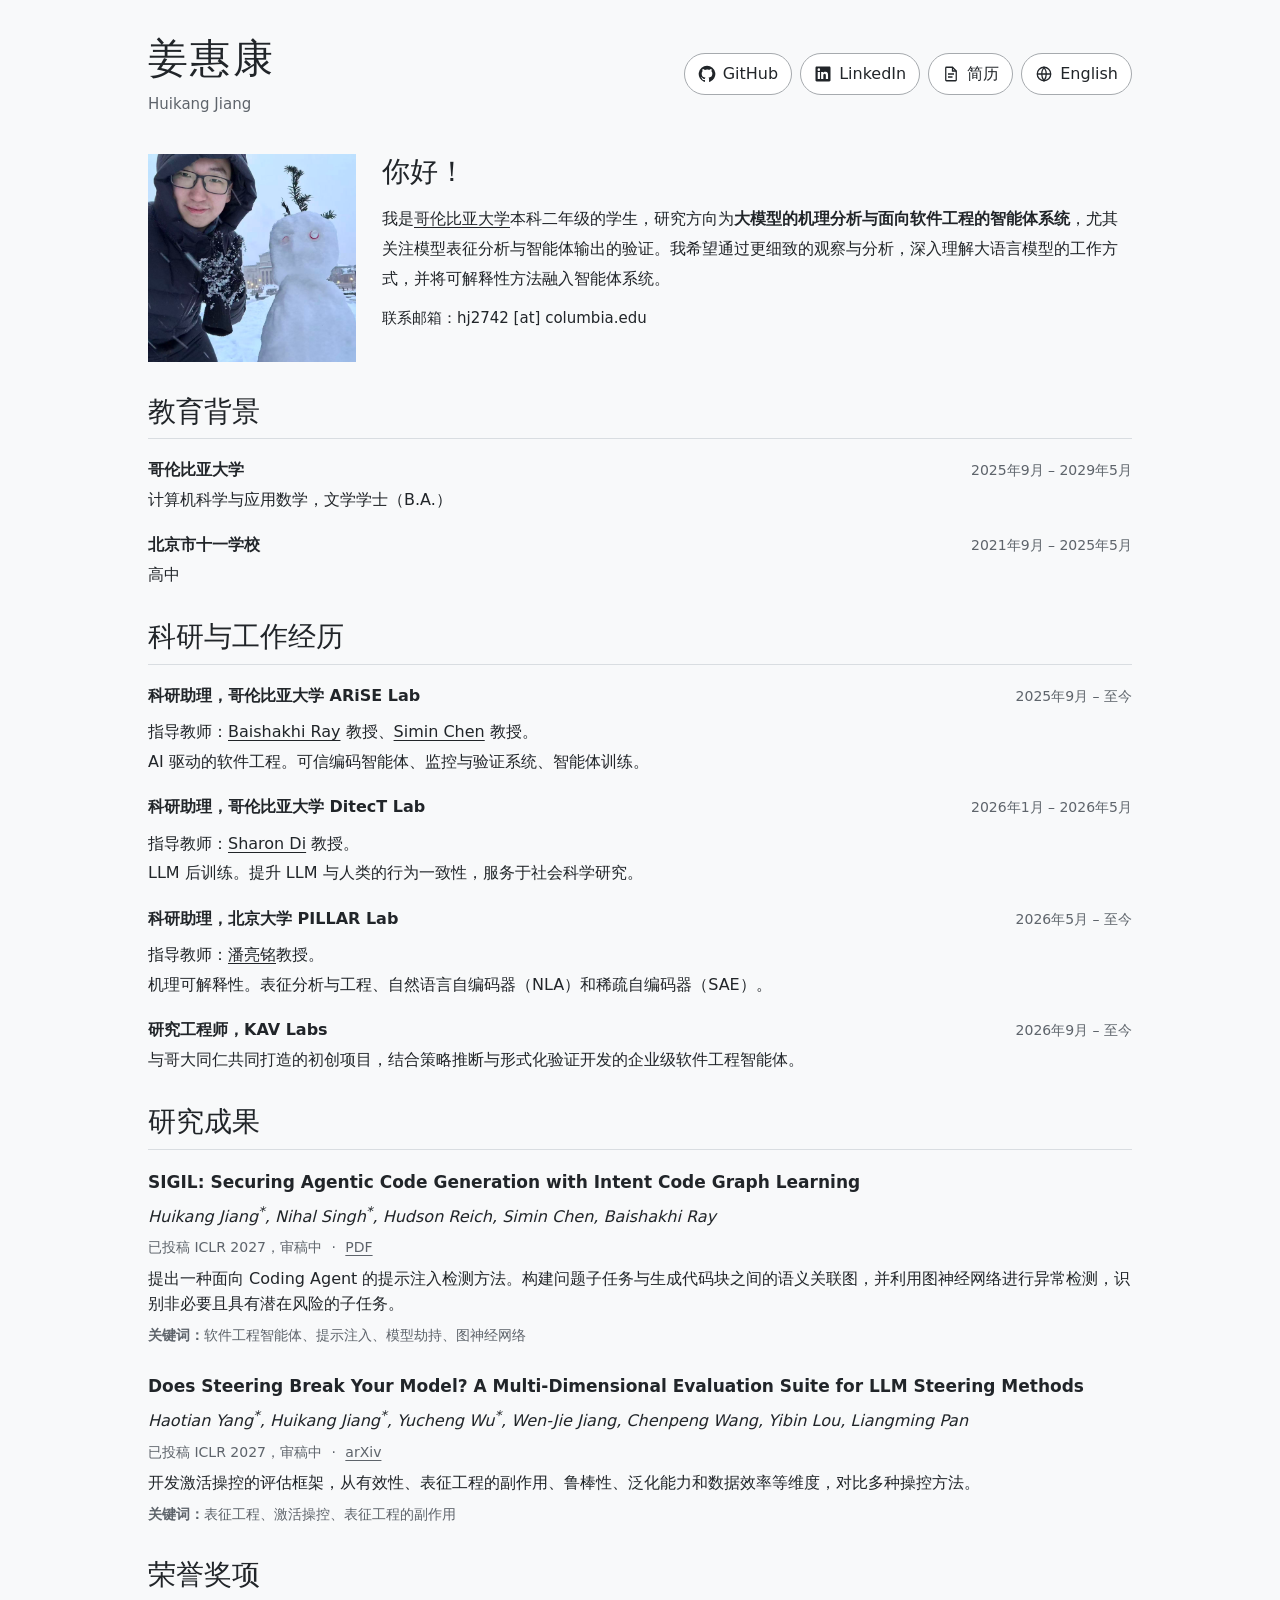
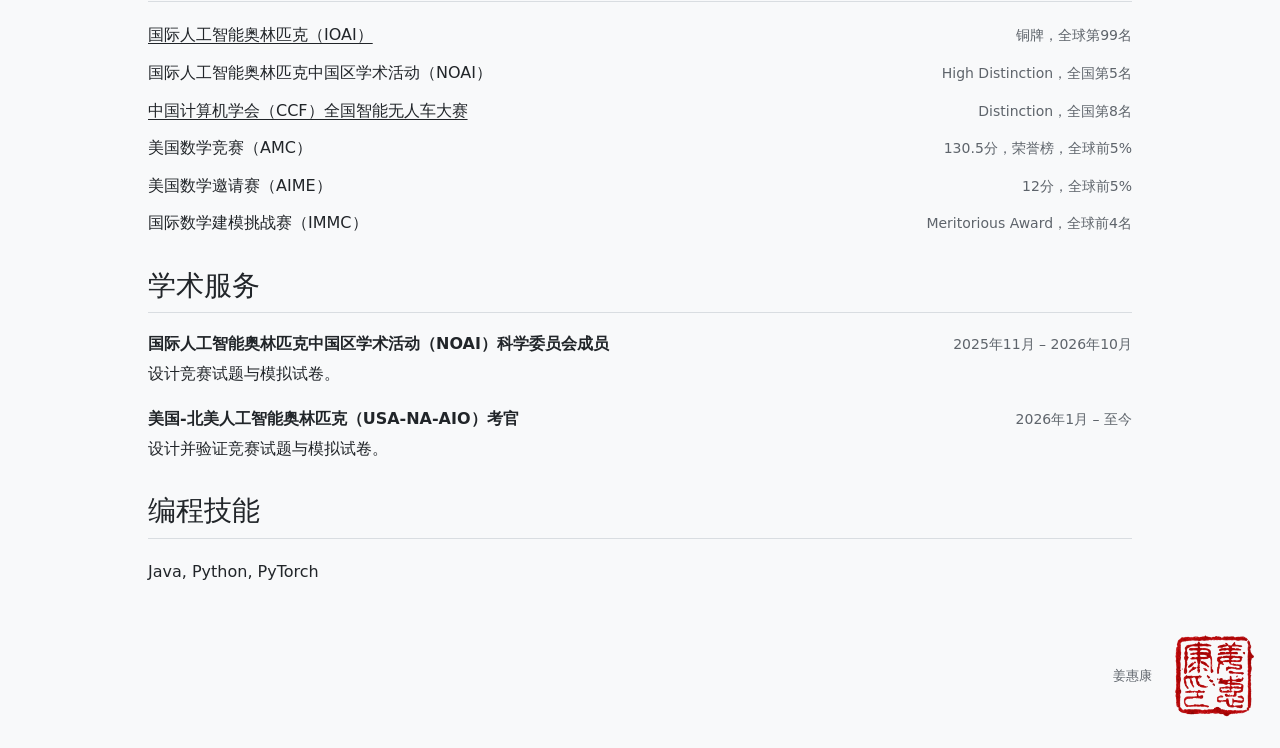
==== commit 5ac9dfaf: "Update Chinese introduction and SIGIL description" ====
--- a/zh/index.html
+++ b/zh/index.html
@@ -4,7 +4,7 @@
     <meta charset="utf-8">
     <meta name="viewport" content="width=device-width, initial-scale=1">
     <meta name="color-scheme" content="light dark">
-    <meta name="description" content="姜惠康，哥伦比亚大学本科二年级学生，研究方向为大模型机理与软件工程智能体系统，尤其关注模型表征分析与智能体输出的验证。">
+    <meta name="description" content="姜惠康，哥伦比亚大学本科二年级学生，研究方向为大模型的机理分析与面向软件工程的智能体系统，尤其关注模型表征分析与智能体输出的验证。">
     <meta name="author" content="姜惠康">
     <meta property="og:title" content="姜惠康 | 哥伦比亚大学">
     <meta property="og:description" content="研究方向：机理可解释性、表征分析与可信软件工程智能体。">
@@ -35,7 +35,7 @@
             <svg viewBox="0 0 24 24" fill="currentColor" aria-hidden="true"><path d="M20.45 2H3.55C2.69 2 2 2.68 2 3.52v16.96c0 .84.69 1.52 1.55 1.52h16.9c.86 0 1.55-.68 1.55-1.52V3.52c0-.84-.69-1.52-1.55-1.52ZM7.93 18.75H4.96V9.2h2.97v9.55ZM6.45 7.9a1.72 1.72 0 1 1 0-3.44 1.72 1.72 0 0 1 0 3.44Zm12.3 10.85h-2.96V14.1c0-1.11-.02-2.54-1.55-2.54-1.55 0-1.79 1.21-1.79 2.46v4.73H9.49V9.2h2.84v1.3h.04c.4-.75 1.36-1.54 2.8-1.54 3 0 3.56 1.98 3.56 4.55v5.24Z"/></svg>
             LinkedIn
           </a>
-          <a class="button" href="../assets/huikang-jiang-cv-bilingual.pdf?v=8a6e9538828e" aria-label="中英双语简历，PDF">
+          <a class="button" href="../assets/huikang-jiang-cv-bilingual.pdf?v=d87da97ed51d" aria-label="中英双语简历，PDF">
             <svg viewBox="0 0 24 24" fill="none" stroke="currentColor" stroke-width="1.7" aria-hidden="true"><path d="M14 3H6a1 1 0 0 0-1 1v16a1 1 0 0 0 1 1h12a1 1 0 0 0 1-1V8Z"/><path d="M14 3v5h5M8 12h8M8 16h6"/></svg>
             简历
           </a>
@@ -51,7 +51,7 @@
           <img class="profile-photo" src="../assets/profile.jpg" alt="姜惠康" width="208" height="208">
           <div>
             <h2 id="hello">你好！</h2>
-            <p>我是<a href="https://www.columbia.edu/">哥伦比亚大学</a>本科二年级的学生，研究方向为<strong>大模型机理与软件工程智能体系统</strong>，尤其关注模型表征分析与智能体输出的验证。我希望通过更细致的观察与分析，深入理解大语言模型的工作方式，并将可解释性方法融入智能体系统。</p>
+            <p>我是<a href="https://www.columbia.edu/">哥伦比亚大学</a>本科二年级的学生，研究方向为<strong>大模型的机理分析与面向软件工程的智能体系统</strong>，尤其关注模型表征分析与智能体输出的验证。我希望通过更细致的观察与分析，深入理解大语言模型的工作方式，并将可解释性方法融入智能体系统。</p>
             <p class="intro-contact" id="contact">联系邮箱：<span lang="en">hj2742 [at] columbia.edu</span></p>
           </div>
         </section>
@@ -115,7 +115,7 @@
             <h3 lang="en">SIGIL: Securing Agentic Code Generation with Intent Code Graph Learning</h3>
             <p class="publication-authors" lang="en"><i>Huikang Jiang<sup>*</sup>, Nihal Singh<sup>*</sup>, Hudson Reich, Simin Chen, Baishakhi Ray</i></p>
             <p class="publication-status">已投稿 ICLR 2027，审稿中 <span aria-hidden="true">·</span> <a href="https://drive.google.com/file/d/1ndYui9DYmAz5rtrlXBPM-SLdvZOrEhYa/view?usp=sharing" aria-label="阅读 SIGIL 论文，PDF">PDF</a></p>
-            <p>利用大语言模型构建连接问题子任务与代码块差异的语义图，通过图神经网络或人工提取的特征进行分类，检测诱导软件工程智能体生成含漏洞补丁的注入指令。</p>
+            <p>提出一种面向 Coding Agent 的提示注入检测方法。构建问题子任务与生成代码块之间的语义关联图，并利用图神经网络进行异常检测，识别非必要且具有潜在风险的子任务。</p>
             <p class="keywords"><span>关键词：</span>软件工程智能体、提示注入、模型劫持、图神经网络</p>
           </article>
           <article class="entry publication">
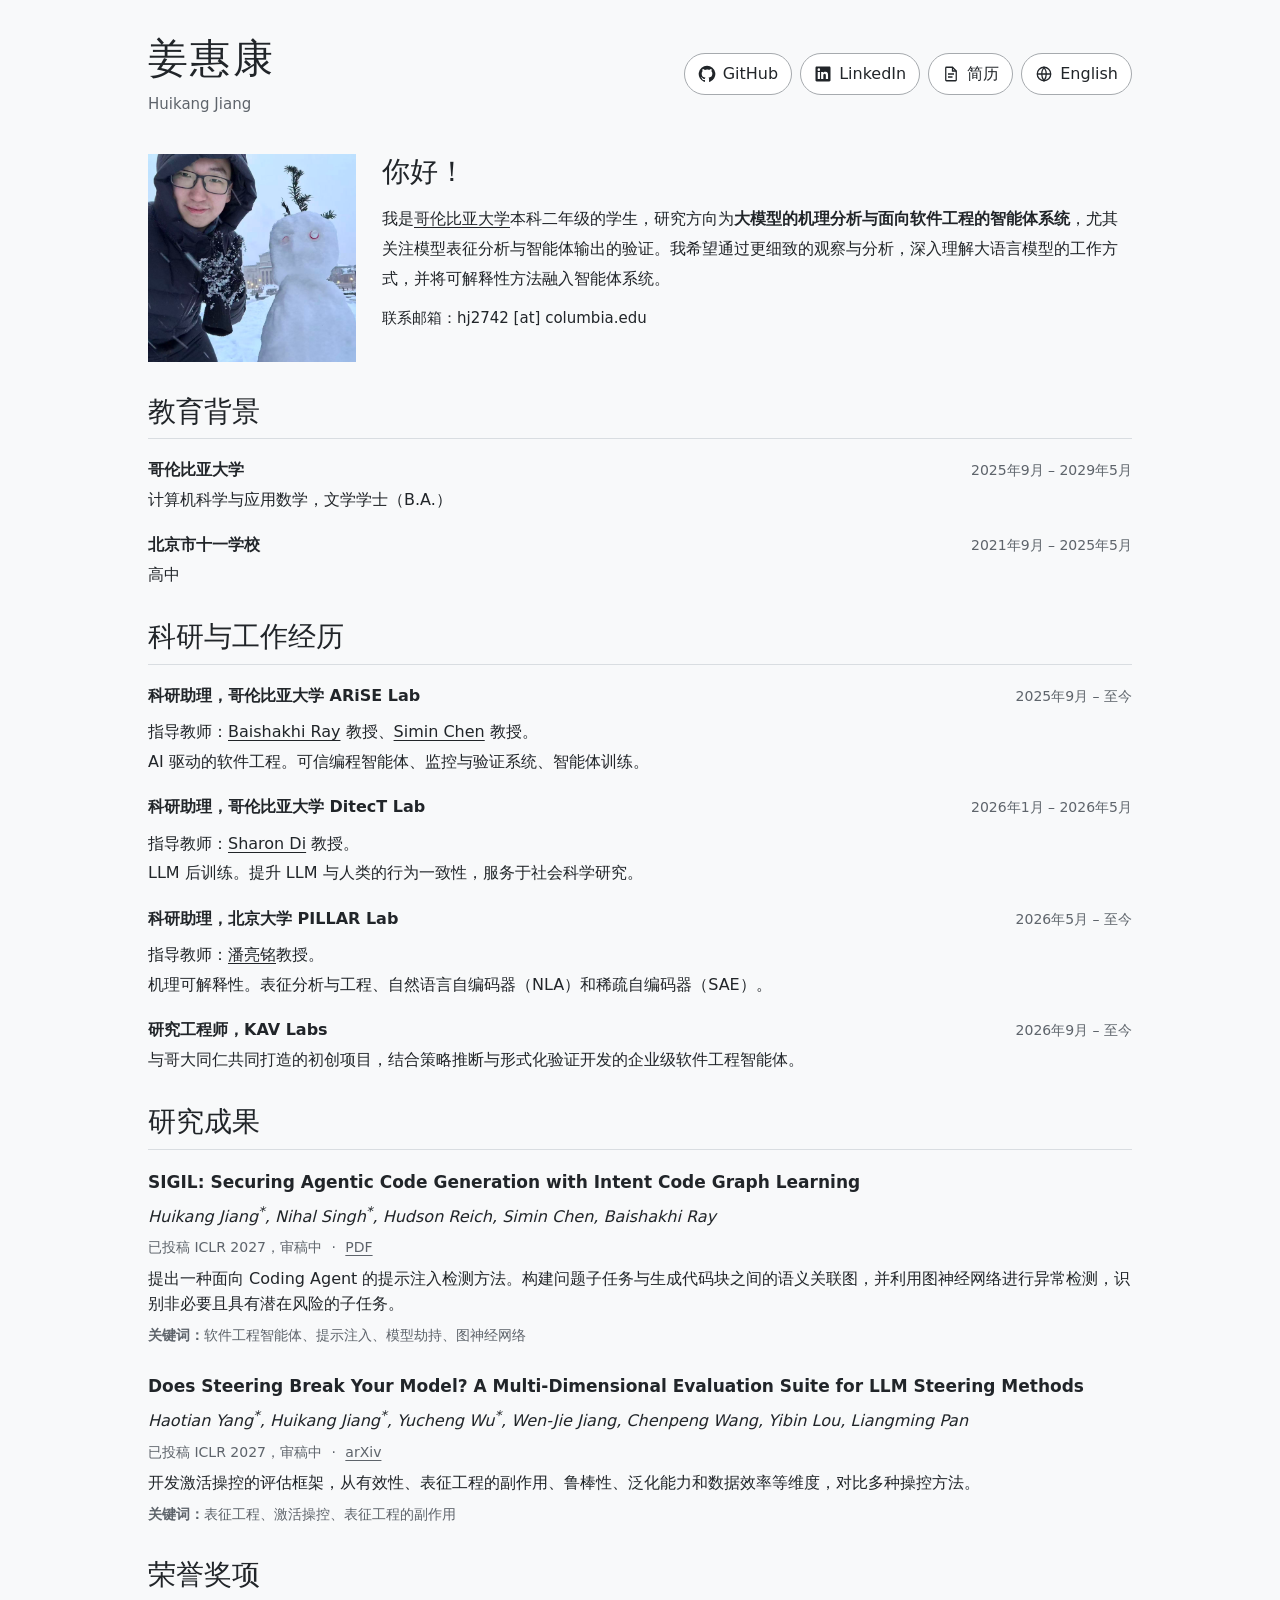
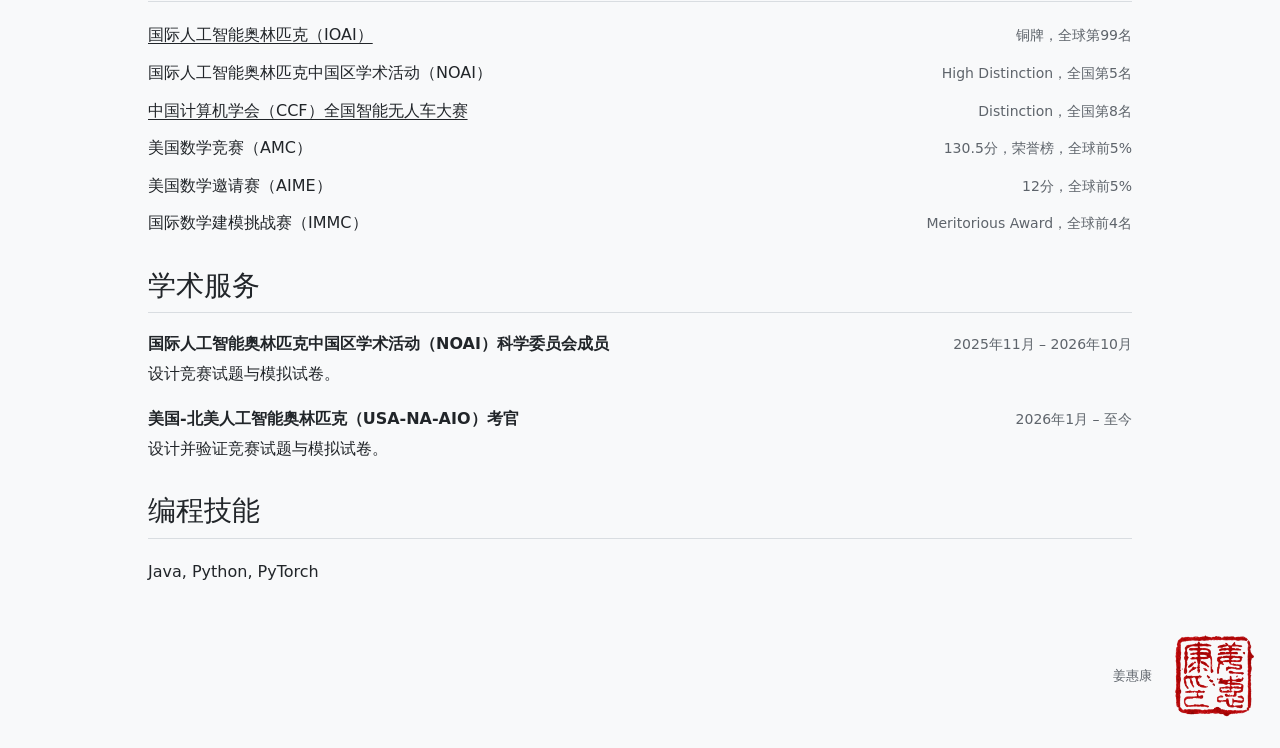
==== commit dee71126: "Update Chinese programming agent wording and CV download" ====
--- a/zh/index.html
+++ b/zh/index.html
@@ -35,7 +35,7 @@
             <svg viewBox="0 0 24 24" fill="currentColor" aria-hidden="true"><path d="M20.45 2H3.55C2.69 2 2 2.68 2 3.52v16.96c0 .84.69 1.52 1.55 1.52h16.9c.86 0 1.55-.68 1.55-1.52V3.52c0-.84-.69-1.52-1.55-1.52ZM7.93 18.75H4.96V9.2h2.97v9.55ZM6.45 7.9a1.72 1.72 0 1 1 0-3.44 1.72 1.72 0 0 1 0 3.44Zm12.3 10.85h-2.96V14.1c0-1.11-.02-2.54-1.55-2.54-1.55 0-1.79 1.21-1.79 2.46v4.73H9.49V9.2h2.84v1.3h.04c.4-.75 1.36-1.54 2.8-1.54 3 0 3.56 1.98 3.56 4.55v5.24Z"/></svg>
             LinkedIn
           </a>
-          <a class="button" href="../assets/huikang-jiang-cv-bilingual.pdf?v=d87da97ed51d" aria-label="中英双语简历，PDF">
+          <a class="button" href="../assets/huikang-jiang-cv-bilingual.pdf?v=6fba5c522fe8" aria-label="中英双语简历，PDF">
             <svg viewBox="0 0 24 24" fill="none" stroke="currentColor" stroke-width="1.7" aria-hidden="true"><path d="M14 3H6a1 1 0 0 0-1 1v16a1 1 0 0 0 1 1h12a1 1 0 0 0 1-1V8Z"/><path d="M14 3v5h5M8 12h8M8 16h6"/></svg>
             简历
           </a>
@@ -82,7 +82,7 @@
               <p class="date">2025年9月 – 至今</p>
             </div>
             <p class="advisor">指导教师：<a href="https://www.rayb.info/" lang="en">Baishakhi Ray</a> 教授、<a href="https://siminchen.site/" lang="en">Simin Chen</a> 教授。</p>
-            <p>AI 驱动的软件工程。可信编码智能体、监控与验证系统、智能体训练。</p>
+            <p>AI 驱动的软件工程。可信编程智能体、监控与验证系统、智能体训练。</p>
           </article>
           <article class="entry">
             <div class="entry-heading">
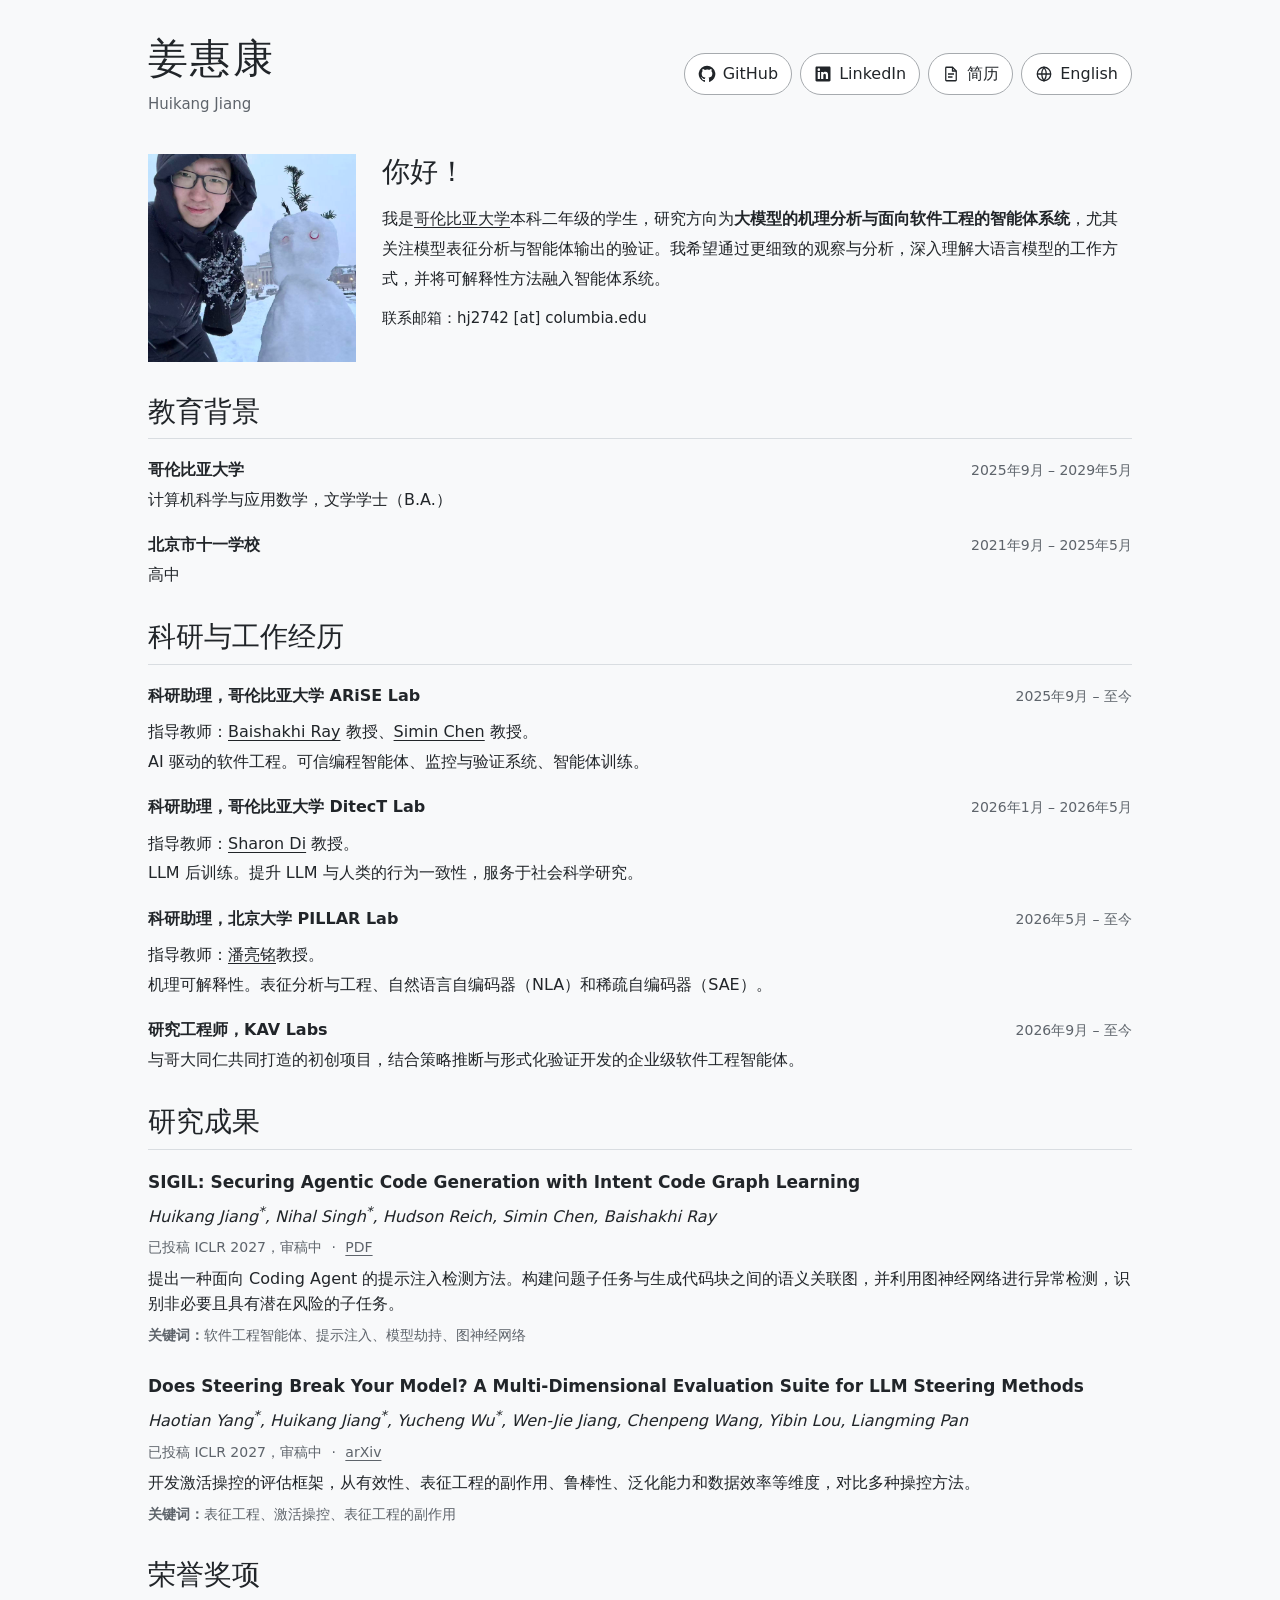
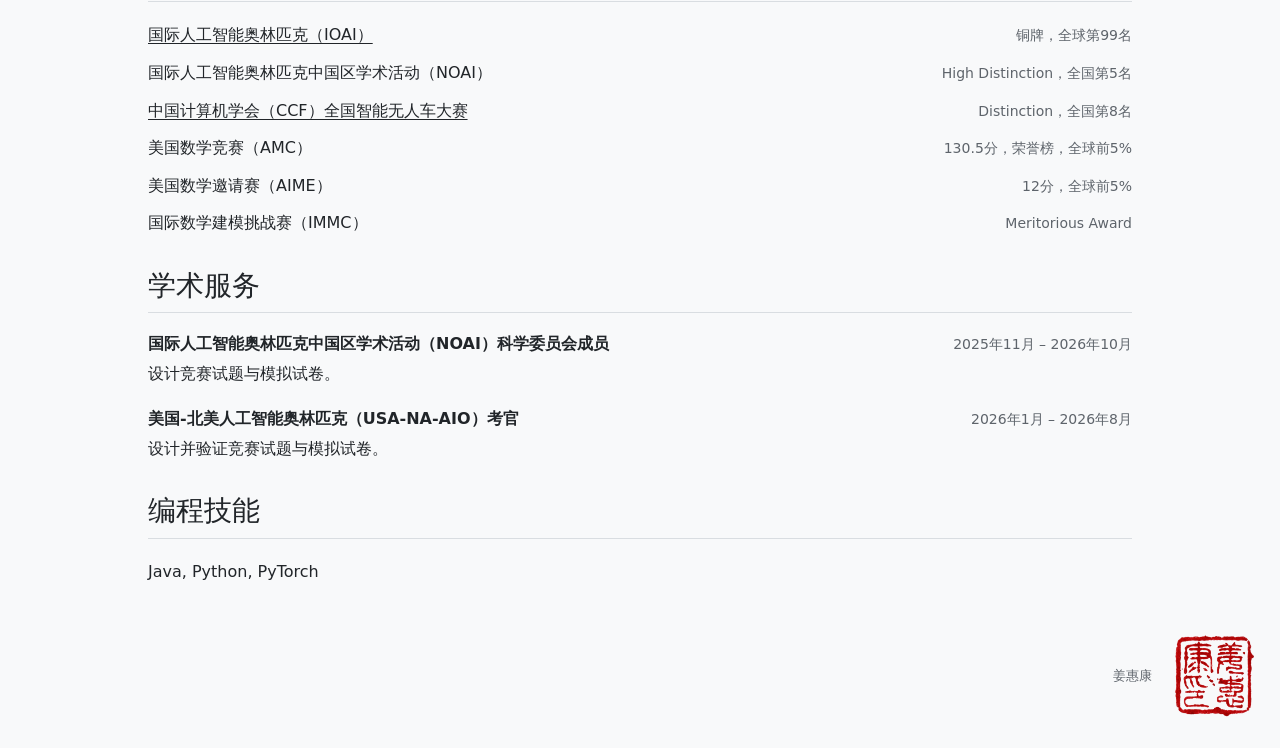
==== commit f18db6ff: "Update IMMC award and examiner dates across both languages" ====
--- a/zh/index.html
+++ b/zh/index.html
@@ -35,7 +35,7 @@
             <svg viewBox="0 0 24 24" fill="currentColor" aria-hidden="true"><path d="M20.45 2H3.55C2.69 2 2 2.68 2 3.52v16.96c0 .84.69 1.52 1.55 1.52h16.9c.86 0 1.55-.68 1.55-1.52V3.52c0-.84-.69-1.52-1.55-1.52ZM7.93 18.75H4.96V9.2h2.97v9.55ZM6.45 7.9a1.72 1.72 0 1 1 0-3.44 1.72 1.72 0 0 1 0 3.44Zm12.3 10.85h-2.96V14.1c0-1.11-.02-2.54-1.55-2.54-1.55 0-1.79 1.21-1.79 2.46v4.73H9.49V9.2h2.84v1.3h.04c.4-.75 1.36-1.54 2.8-1.54 3 0 3.56 1.98 3.56 4.55v5.24Z"/></svg>
             LinkedIn
           </a>
-          <a class="button" href="../assets/huikang-jiang-cv-bilingual.pdf?v=6fba5c522fe8" aria-label="中英双语简历，PDF">
+          <a class="button" href="../assets/huikang-jiang-cv-bilingual.pdf?v=a3ff2bf70b7a" aria-label="中英双语简历，PDF">
             <svg viewBox="0 0 24 24" fill="none" stroke="currentColor" stroke-width="1.7" aria-hidden="true"><path d="M14 3H6a1 1 0 0 0-1 1v16a1 1 0 0 0 1 1h12a1 1 0 0 0 1-1V8Z"/><path d="M14 3v5h5M8 12h8M8 16h6"/></svg>
             简历
           </a>
@@ -135,7 +135,7 @@
             <li><span><a href="https://www.ccf.org.cn/Chapters/TC/News_/2023-07-20/810465.shtml">中国计算机学会（CCF）全国智能无人车大赛</a></span><span class="award-result"><span lang="en">Distinction</span>，全国第8名</span></li>
             <li><span>美国数学竞赛（AMC）</span><span class="award-result">130.5分，荣誉榜，全球前5%</span></li>
             <li><span>美国数学邀请赛（AIME）</span><span class="award-result">12分，全球前5%</span></li>
-            <li><span>国际数学建模挑战赛（IMMC）</span><span class="award-result"><span lang="en">Meritorious Award</span>，全球前4名</span></li>
+            <li><span>国际数学建模挑战赛（IMMC）</span><span class="award-result"><span lang="en">Meritorious Award</span></span></li>
           </ul>
         </section>
 
@@ -151,7 +151,7 @@
           <article class="entry">
             <div class="entry-heading">
               <h3>美国-北美人工智能奥林匹克（USA-NA-AIO）考官</h3>
-              <p class="date">2026年1月 – 至今</p>
+              <p class="date">2026年1月 – 2026年8月</p>
             </div>
             <p>设计并验证竞赛试题与模拟试卷。</p>
           </article>
